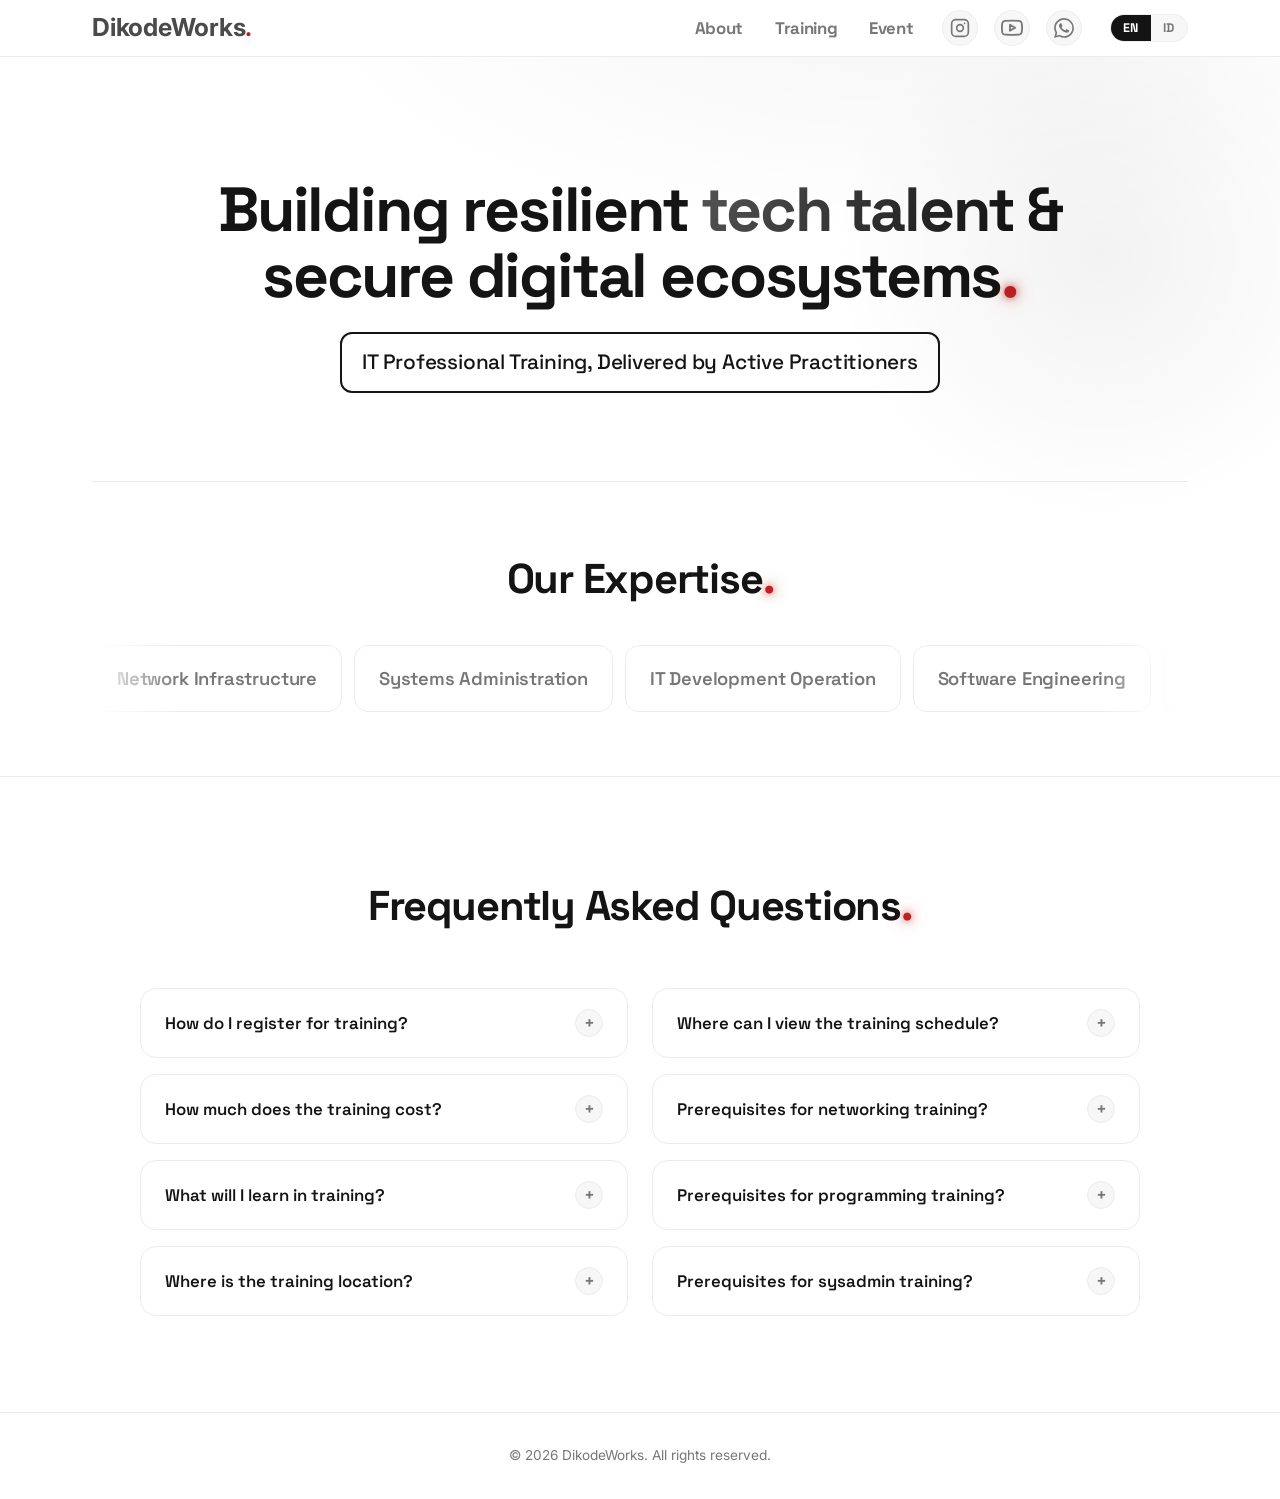
==== index.html @ a33739d1 "Update index.html" ====
<!DOCTYPE html>
<html lang="en">
<head>
  <meta charset="UTF-8" />
  <meta name="viewport" content="width=device-width, initial-scale=1.0" />
  <meta http-equiv="Content-Security-Policy" content="object-src 'none'; base-uri 'self'; form-action 'self'; frame-src https://docs.google.com; img-src 'self' data:" />
  <link rel="canonical" href="https://dikodeworks.id/" />
  <script>
    /* Clean URL (web only): /index.html → /. Skipped for file:// previews so
       opening the file directly still works. GitHub Pages cannot issue a 301. */
    (function () {
      if (location.protocol !== 'http:' && location.protocol !== 'https:') return;
      if (!/\/index\.html$/.test(location.pathname)) return;
      location.replace(location.pathname.replace(/index\.html$/, '') + location.search + location.hash);
    })();
  </script>
  <title>DikodeWorks</title>
  <meta name="description" content="DikodeWorks is a community-driven IT Training and Services company specializing in Network Infrastructure, Systems Administration, DevOps, Software Engineering, and Cyber Security." />
  <link rel="icon" type="image/png" href="dino/favicon.png" />
  <link rel="preconnect" href="https://fonts.googleapis.com" />
  <link rel="preconnect" href="https://fonts.gstatic.com" crossorigin />
  <link href="https://fonts.googleapis.com/css2?family=Google+Sans:wght@500;600;700&family=Inter:wght@400;500;600;700&family=Space+Grotesk:wght@500;600;700&display=swap" rel="stylesheet" />
  <link href="https://fonts.googleapis.com/css2?family=Material+Symbols+Outlined:opsz,wght,FILL,GRAD@24,400,0,0" rel="stylesheet" />
  <style>
    :root {
      --ink: #141414;
      --ink-soft: #333333;
      --muted: #777777;
      --line: #ececec;
      --line-strong: #d9d9d9;
      --white: #ffffff;
      --bg: #ffffff;
      --surface: #f7f7f7;
      --accent: #111111;
      --radius: 16px;
    }

    * { margin: 0; padding: 0; box-sizing: border-box; }

    html { scroll-behavior: smooth; }

    body {
      font-family: 'Inter', system-ui, -apple-system, sans-serif;
      background: var(--bg);
      color: var(--ink);
      line-height: 1.6;
      -webkit-font-smoothing: antialiased;
      text-rendering: optimizeLegibility;
      overflow-x: clip;
      min-height: 100vh;
      min-height: 100dvh;
      display: flex;
      flex-direction: column;
    }

    /* Sticky footer: main grows to fill the viewport so the copyright bar is
       always pinned to the bottom, on desktop and mobile. */
    main { flex: 1 0 auto; }
    footer { flex-shrink: 0; }

    ::selection { background: #e5e5e5; color: var(--ink); }

    a { color: inherit; text-decoration: none; }

    .wrap {
      max-width: 1160px;
      margin: 0 auto;
      padding: 0 clamp(16px, 4vw, 32px);
    }

    /* Nav */
    header {
      position: sticky;
      top: 0;
      z-index: 50;
      background: rgba(255, 255, 255, 0.8);
      backdrop-filter: saturate(180%) blur(16px);
      -webkit-backdrop-filter: saturate(180%) blur(16px);
      border-bottom: 1px solid var(--line);
    }

    .nav {
      position: relative;
      display: flex;
      align-items: center;
      justify-content: space-between;
      height: 56px;
    }

    .brand { display: flex; align-items: center; gap: 10px; }

    .brand .brand-name {
      font-family: 'Google Sans', 'Inter', sans-serif;
      font-weight: 700;
      font-size: clamp(1.25rem, 2.5vw, 1.55rem);
      letter-spacing: -0.01em;
      color: #4a4a4a;
    }

    .brand .brand-name .dot {
      color: #c02020;
    }

    .nav-right {
      display: flex;
      align-items: center;
      gap: 28px;
    }

    .socials {
      display: flex;
      align-items: center;
      gap: 16px;
    }

    /* Language switcher */
    .lang-switch {
      display: flex;
      background: var(--surface);
      border: 1px solid var(--line);
      border-radius: 999px;
      overflow: hidden;
    }

    .lang-btn {
      padding: 5px 12px;
      border: none;
      background: transparent;
      font-family: 'Space Grotesk', sans-serif;
      font-size: 0.78rem;
      font-weight: 700;
      letter-spacing: 0.05em;
      color: var(--muted);
      cursor: pointer;
      transition: background .2s ease, color .2s ease;
    }

    .lang-btn.active {
      background: var(--ink);
      color: var(--white);
    }

    .lang-btn:not(.active):hover {
      color: var(--ink);
    }

    /* Language switch transition */
    header, main, footer {
      transition: opacity .3s ease, transform .3s ease;
    }

    body.lang-fading header,
    body.lang-fading main,
    body.lang-fading footer {
      opacity: 0;
      transform: translateY(6px);
    }

    @media (prefers-reduced-motion: reduce) {
      header, main, footer { transition: none; transform: none; }
    }

    .socials a {
      display: inline-flex;
      align-items: center;
      justify-content: center;
      width: 36px;
      height: 36px;
      border-radius: 50%;
      background: var(--surface);
      border: 1px solid var(--line);
      color: var(--muted);
      transition: color .2s ease, background .2s ease, border-color .2s ease, transform .2s ease;
    }

    .socials a:hover {
      color: #c02020;
      border-color: #c02020;
      transform: translateY(-1px);
    }

    .nav-links {
      display: flex;
      align-items: center;
      gap: 32px;
    }

    .nav-links a,
    .nav-links .nav-link-btn {
      position: relative;
      font-family: 'Space Grotesk', sans-serif;
      font-size: 1.05rem;
      font-weight: 700;
      letter-spacing: -0.02em;
      color: var(--muted);
      transition: color .2s ease;
    }

    .nav-links .nav-link-btn {
      border: none;
      background: none;
      padding: 0;
      cursor: pointer;
    }

    .nav-links a::after,
    .nav-links .nav-link-btn::after {
      content: "";
      position: absolute;
      left: 0;
      bottom: -6px;
      width: 100%;
      height: 1px;
      background: var(--ink);
      transform: scaleX(0);
      transform-origin: left;
      transition: transform .25s ease;
    }

    .nav-links a:hover,
    .nav-links .nav-link-btn:hover { color: var(--ink); }
    .nav-links a:hover::after,
    .nav-links .nav-link-btn:hover::after { transform: scaleX(1); }

    .nav-toggle {
      display: none;
      flex-direction: column;
      justify-content: center;
      gap: 5px;
      width: 40px;
      height: 40px;
      padding: 0;
      margin-left: auto;
      background: transparent;
      border: 1px solid var(--line);
      border-radius: 10px;
      cursor: pointer;
    }

    .nav-toggle span {
      display: block;
      width: 18px;
      height: 2px;
      margin: 0 auto;
      background: var(--ink);
      border-radius: 2px;
      transition: transform .2s ease, opacity .2s ease;
    }

    .nav.open .nav-toggle span:nth-child(1) { transform: translateY(7px) rotate(45deg); }
    .nav.open .nav-toggle span:nth-child(2) { opacity: 0; }
    .nav.open .nav-toggle span:nth-child(3) { transform: translateY(-7px) rotate(-45deg); }

    .nav-right, .brand { position: relative; z-index: 1; }

    /* Hero */
    .hero {
      position: relative;
      padding: clamp(80px, 12vw, 120px) 0 clamp(40px, 6vw, 64px);
      overflow: hidden;
      background:
        radial-gradient(ellipse 80% 60% at 70% -10%, rgba(0,0,0,0.04) 0%, rgba(0,0,0,0) 60%);
    }

    .hero::before {
      content: "";
      position: absolute;
      top: -12%;
      right: -8%;
      width: 44vw;
      height: 44vw;
      min-width: 320px;
      min-height: 320px;
      background: radial-gradient(circle, rgba(0, 0, 0, 0.05) 0%, transparent 68%);
      border-radius: 50%;
      animation: float 18s ease-in-out infinite;
      pointer-events: none;
    }

    @keyframes float {
      0%, 100% { transform: translate(0, 0) scale(1); }
      50% { transform: translate(-48px, 48px) scale(1.06); }
    }

    h1 {
      font-family: 'Space Grotesk', sans-serif;
      font-size: clamp(2.3rem, 5vw, 3.9rem);
      font-weight: 700;
      line-height: 1.05;
      letter-spacing: -0.035em;
      max-width: 26ch;
    }

    h1 .accent {
      color: transparent;
      background: linear-gradient(120deg, #555555, #111111);
      -webkit-background-clip: text;
      background-clip: text;
    }

    .red {
      color: #c02020;
      text-shadow: 0 0 8px rgba(192, 32, 32, 0.75), 0 0 20px rgba(192, 32, 32, 0.45);
    }

    .hero-left {
      text-align: center;
    }

    .hero-left h1 {
      margin-left: auto;
      margin-right: auto;
    }

    .hero-sub {
      position: relative;
      margin-top: 24px;
      display: inline-block;
      padding: 12px 20px;
      border: 2.5px solid var(--ink);
      border-radius: 12px;
      font-family: 'Space Grotesk', sans-serif;
      font-size: clamp(1.05rem, 2vw, 1.3rem);
      font-weight: 500;
      letter-spacing: -0.01em;
      color: var(--ink);
    }

    .hero-grid {
      display: flex;
      flex-direction: column;
      gap: clamp(56px, 8vw, 88px);
    }

    .hero-right { display: flex; flex-direction: column; text-align: center; padding-top: clamp(48px, 6vw, 64px); border-top: 1px solid var(--line); }

    .specialty-list {
      overflow: hidden;
      width: 100%;
      mask-image: linear-gradient(to right, transparent, #000 8%, #000 92%, transparent);
      -webkit-mask-image: linear-gradient(to right, transparent, #000 8%, #000 92%, transparent);
    }

    .specialty-track {
      display: flex;
      gap: 12px;
      width: max-content;
      animation: marquee 28s linear infinite;
    }

    .specialty-track:hover {
      animation-play-state: paused;
    }

    @keyframes marquee {
      from { transform: translateX(0); }
      to { transform: translateX(-50%); }
    }

    .specialty-item {
      flex: 0 0 auto;
      padding: 18px 24px;
      background: var(--white);
      border: 1px solid var(--line);
      border-radius: 14px;
      white-space: nowrap;
      transition: border-color .2s ease;
    }

    .specialty-item:hover {
      border-color: #c02020;
    }

    .specialty-item .name {
      font-family: 'Space Grotesk', sans-serif;
      font-size: 1.15rem;
      font-weight: 600;
      letter-spacing: -0.01em;
      color: var(--muted);
      transition: color .2s ease;
    }

    .specialty-item:hover .name {
      color: #c02020;
    }

    /* Sections */
    section { padding: clamp(72px, 9vw, 96px) 0; border-top: 1px solid var(--line); }

    h2 {
      font-family: 'Space Grotesk', sans-serif;
      font-size: clamp(1.8rem, 3.5vw, 2.6rem);
      font-weight: 700;
      letter-spacing: -0.03em;
      margin-bottom: 32px;
    }

    /* Footer */
    footer {
      border-top: 1px solid var(--line);
      padding: 32px 0;
    }

    .footer-inner {
      display: flex;
      align-items: center;
      justify-content: center;
      gap: 16px;
      flex-wrap: wrap;
    }

    .footer-inner p {
      font-size: 0.85rem;
      color: var(--muted);
    }

    .footer-inner .tag {
      display: inline-flex;
      align-items: center;
      gap: 8px;
      font-size: 0.8rem;
      color: var(--muted);
    }

    .footer-inner .tag .dot {
      width: 6px;
      height: 6px;
      border-radius: 50%;
      background: var(--ink);
    }

    /* Modal */
    body.modal-open {
      overflow: hidden;
    }

    .modal {
      display: none;
      position: fixed;
      inset: 0;
      z-index: 100;
      align-items: center;
      justify-content: center;
      padding: 20px;
    }

    .modal.open { display: flex; }

    .modal-backdrop {
      position: absolute;
      inset: 0;
      background: rgba(0, 0, 0, 0.5);
      backdrop-filter: blur(4px);
      -webkit-backdrop-filter: blur(4px);
    }

    .modal-dialog {
      position: relative;
      width: min(680px, 100%);
      max-height: 90vh;
      background: var(--white);
      border-radius: var(--radius);
      box-shadow: 0 24px 64px rgba(0, 0, 0, 0.22);
      overflow: hidden;
      display: flex;
      flex-direction: column;
      animation: modalIn .2s ease;
    }

    @keyframes modalIn {
      from { opacity: 0; transform: translateY(12px) scale(0.98); }
      to { opacity: 1; transform: translateY(0) scale(1); }
    }

    .modal-header {
      display: flex;
      align-items: center;
      justify-content: space-between;
      padding: 16px 20px;
      border-bottom: 1px solid var(--line);
    }

    .modal-title {
      font-family: 'Space Grotesk', sans-serif;
      font-weight: 700;
      font-size: 1.1rem;
      letter-spacing: -0.02em;
    }

    .modal-close {
      display: inline-flex;
      align-items: center;
      justify-content: center;
      width: 34px;
      height: 34px;
      border: none;
      border-radius: 50%;
      background: var(--surface);
      cursor: pointer;
      color: var(--muted);
      transition: color .2s ease, background .2s ease;
    }

    .modal-close:hover { color: #c02020; background: var(--line); }

    .modal-close:focus-visible {
      outline: 2px solid var(--ink);
      outline-offset: 2px;
      color: var(--ink);
    }

    .modal-body { flex: 1; overflow: auto; }

    .modal-body iframe {
      display: block;
      width: 100%;
      height: 640px;
      border: 0;
    }

    /* Embedded Google Sheet used as the Training popup content. */
    .sheet-embed {
      height: min(72vh, 900px);
      min-height: 480px;
    }

    .sheet-table-wrap {
      max-height: min(72vh, 900px);
      overflow: auto;
    }

    #about-modal .modal-dialog {
      width: min(1200px, 100%);
    }

    #training-modal .modal-dialog {
      width: min(1100px, 100%);
      transition: width .3s ease;
    }

    #training-modal .modal-body {
      display: flex;
      flex-direction: column;
      gap: 16px;
      padding: 20px 24px;
      overflow: auto;
    }

    #about-modal .modal-body {
      padding: 24px 32px;
      max-height: 80vh;
      overflow-y: auto;
    }

    .about-section-title {
      font-size: 1.35rem;
      font-weight: 700;
      margin: 0 0 4px;
      color: var(--ink);
    }

    .about-body > p {
      margin: 0 0 28px;
      line-height: 1.7;
      color: var(--ink-muted);
    }

    .about-grid {
      display: grid;
      grid-template-columns: repeat(2, 1fr);
      gap: 16px;
    }

    .about-card {
      display: flex;
      flex-direction: column;
      gap: 6px;
      padding: 20px;
      border: 1px solid var(--line);
      border-radius: 12px;
      background: var(--surface);
    }

    .about-card strong {
      font-size: 1rem;
      font-weight: 600;
      color: var(--ink);
    }

    .about-card .about-text {
      font-size: 0.9rem;
      line-height: 1.6;
      color: var(--ink-muted);
    }

    #contact-modal .contact-body,
    #about-modal .contact-body {
      display: flex;
      flex-direction: column;
      align-items: center;
      text-align: center;
      gap: 20px;
      padding: 40px 24px;
    }

    #contact-modal .contact-body h3 {
      font-family: 'Space Grotesk', sans-serif;
      font-size: 1.4rem;
      margin: 0;
    }

    #contact-modal .contact-qr {
      width: min(240px, 80%);
      border-radius: 12px;
    }

    #contact-modal .contact-email {
      color: var(--ink);
      text-decoration: none;
      font-size: 1.05rem;
      font-weight: 600;
    }

    #contact-modal .contact-email:hover { color: var(--accent); }

    /* Match About/Why Us spacing and alignment inside the About modal */
    #about-modal .about-body > .about-section-title:last-of-type {
      margin-top: 28px;
    }

    #about-modal .about-contact {
      display: flex;
      align-items: center;
      flex-wrap: wrap;
      gap: 20px;
    }

    #about-modal .about-contact-info > .contact-lead {
      margin: 0 0 8px;
    }

    #about-modal .contact-body {
      padding: 0;
      align-items: flex-start;
      text-align: left;
      gap: 8px;
    }

    #about-modal .contact-email {
      display: inline-flex;
      align-items: center;
      gap: 8px;
      color: var(--ink-muted);
      text-decoration: none;
      font-size: 1rem;
      font-weight: 400;
      line-height: 1.7;
    }

    #about-modal .contact-email:hover { color: var(--accent); }

    #about-modal .contact-email .material-symbols-outlined,
    #about-modal .contact-email svg {
      display: block;
      flex: none;
      line-height: 1;
    }

    #about-modal .contact-email .material-symbols-outlined {
      font-size: 20px;
    }

    @media (max-width: 900px) {
      .nav-right { gap: 18px; }
      .nav-links { gap: 22px; }
      .socials { gap: 10px; }
    }

    @media (max-width: 768px) {
      .nav-toggle { display: flex; }

      .nav-right {
        position: absolute;
        top: 100%;
        left: 0;
        right: 0;
        display: none;
        flex-direction: column;
        align-items: stretch;
        gap: 0;
        padding: 8px 16px 20px;
        background: var(--white);
        border-bottom: 1px solid var(--line);
        box-shadow: 0 16px 32px rgba(0, 0, 0, 0.08);
      }

      .nav.open .nav-right { display: flex; }

      .nav-links {
        flex-direction: column;
        align-items: stretch;
        gap: 0;
      }

      .nav-links a,
      .nav-links .nav-link-btn {
        padding: 14px 0;
        font-size: 1.05rem;
        text-align: left;
        border-bottom: 1px solid var(--line);
      }

      .nav-links a:last-child,
      .nav-links .nav-link-btn:last-child { border-bottom: none; }

      .nav-links .nav-link-btn {
        display: flex;
        align-items: center;
        justify-content: space-between;
      }

      .nav-links a::after,
      .nav-links .nav-link-btn::after { display: none; }

      .socials { justify-content: center; padding-top: 16px; gap: 14px; }

      .lang-switch { align-self: center; margin-top: 16px; }
    }

    @media (max-width: 640px) {
      .hero { padding: 56px 0 48px; }
      .hero-grid { gap: 48px; }
      .socials { gap: 12px; }
      .hero-sub { font-size: 1rem; }
      h2 { margin-bottom: 24px; }
      .modal { padding: 12px; }
      .footer-inner { flex-direction: column; gap: 8px; text-align: center; }
      .faq-item { padding: 16px; }
    }

    /* FAQ */
    .faq {
      padding: clamp(72px, 9vw, 96px) 0;
      border-top: 1px solid var(--line);
    }

    .faq h2 {
      font-family: 'Space Grotesk', sans-serif;
      font-size: clamp(1.8rem, 3.5vw, 2.6rem);
      font-weight: 700;
      letter-spacing: -0.03em;
      text-align: center;
      margin-bottom: 48px;
    }

    .faq-cols {
      display: grid;
      grid-template-columns: 1fr 1fr;
      gap: 16px 24px;
      max-width: 1000px;
      margin: 0 auto;
      align-items: start;
    }

    .faq-col {
      display: flex;
      flex-direction: column;
      gap: 16px;
    }

    @media (max-width: 768px) {
      .faq-cols { grid-template-columns: 1fr; }
    }

    .faq-item {
      border: 1px solid var(--line);
      border-radius: var(--radius);
      overflow: hidden;
      transition: border-color .2s ease;
    }

    .faq-item:hover { border-color: var(--line-strong); }

    .faq-question {
      width: 100%;
      display: flex;
      align-items: center;
      justify-content: space-between;
      gap: 16px;
      padding: 20px 24px;
      background: transparent;
      border: none;
      cursor: pointer;
      font-family: 'Space Grotesk', sans-serif;
      font-size: 1.05rem;
      font-weight: 600;
      text-align: left;
      color: var(--ink);
      transition: background .2s ease;
    }

    .faq-question:hover { background: var(--surface); }

    .faq-question .faq-icon {
      flex-shrink: 0;
      width: 28px;
      height: 28px;
      border-radius: 50%;
      background: var(--surface);
      border: 1px solid var(--line);
      display: flex;
      align-items: center;
      justify-content: center;
      font-size: 1.1rem;
      color: var(--muted);
      transition: transform .25s ease, background .2s ease, color .2s ease;
    }

    .faq-item.open .faq-question .faq-icon {
      transform: rotate(45deg);
      background: var(--ink);
      color: var(--white);
      border-color: var(--ink);
    }

    .faq-answer {
      max-height: 0;
      overflow: hidden;
      transition: max-height .3s ease, padding .3s ease;
    }

    .faq-item.open .faq-answer {
      max-height: 300px;
    }

    .faq-answer p {
      padding: 0 24px 20px;
      color: var(--ink-soft);
      line-height: 1.7;
    }

    .faq-answer a {
      color: var(--ink);
      text-decoration: underline;
      text-underline-offset: 2px;
    }

    .faq-answer a:hover { color: #c02020; }

    /* Jadwal schedule modal */
    #jadwal-modal .modal-dialog {
      width: min(1100px, 100%);
    }

    #jadwal-modal .modal-body {
      display: flex;
      flex-direction: column;
      gap: 16px;
      padding: 20px 24px;
      overflow: auto;
    }

    .jadwal-scroll {
      max-height: 46vh;
      overflow: auto;
    }

    .jadwal-search {
      display: flex;
      align-items: center;
      gap: 8px;
    }

    .jadwal-search-input {
      flex: 1;
      min-width: 0;
      padding: 9px 14px;
      border: 1px solid var(--line-strong);
      border-radius: 999px;
      background: var(--surface);
      font-family: inherit;
      font-size: 0.9rem;
      color: var(--ink);
    }

    .jadwal-search-input:focus {
      outline: 2px solid var(--ink);
      outline-offset: 2px;
      border-color: var(--ink);
    }

    .jadwal-search-clear {
      flex: none;
      display: none;
      align-items: center;
      justify-content: center;
      width: 28px;
      height: 28px;
      border: none;
      border-radius: 50%;
      background: var(--surface);
      color: var(--muted);
      font-size: 1.1rem;
      line-height: 1;
      cursor: pointer;
    }

    .jadwal-search-clear:hover {
      color: #c02020;
      background: var(--line);
    }

    .jadwal-table {
      width: 100%;
      border-collapse: collapse;
      font-size: 0.9rem;
    }

    .jadwal-table thead th {
      position: sticky;
      top: 0;
      background: var(--line);
      z-index: 1;
      font-family: 'Space Grotesk', sans-serif;
      font-size: 0.82rem;
      font-weight: 700;
      letter-spacing: 0.01em;
      text-align: left;
      padding: 10px 14px;
      white-space: nowrap;
    }

    .jadwal-table tbody td {
      padding: 12px 14px;
      border-bottom: 1px solid var(--line);
      color: var(--ink-soft);
      vertical-align: top;
    }

    .jadwal-table tbody td.jadwal-multi {
      white-space: pre;
      line-height: 1.5;
      padding-left: 18px;
    }

    .jadwal-table tbody tr:last-child td {
      border-bottom: none;
    }

    .jadwal-table tbody tr:not(.jadwal-status):hover td {
      background: var(--surface);
    }

    .jadwal-table .jadwal-status td {
      text-align: center;
      padding: 32px 0;
      color: var(--muted);
      font-style: italic;
    }

    .jadwal-register {
      display: inline-block;
      padding: 8px 20px;
      border: none;
      border-radius: 999px;
      background: var(--accent);
      color: var(--white);
      font-family: inherit;
      font-size: 0.85rem;
      font-weight: 600;
      text-decoration: none;
      cursor: pointer;
      white-space: nowrap;
      transition: background .2s ease, color .2s ease;
    }

    .jadwal-register:hover,
    .jadwal-register:focus-visible {
      background: #c02020;
    }

    .jadwal-meta {
      font-size: 0.78rem;
      color: var(--muted);
    }

    /* Jadwal loading progress bar (1-100%) */
    .jadwal-progress {
      display: none;
      align-items: center;
      gap: 12px;
    }

    .jadwal-progress.active {
      display: flex;
    }

    .jadwal-progress .jadwal-progress-track {
      flex: 1;
      height: 8px;
      border-radius: 999px;
      background: var(--line);
      overflow: hidden;
    }

    .jadwal-progress .jadwal-progress-fill {
      display: block;
      height: 100%;
      width: 0%;
      border-radius: 999px;
      background: #c02020;
      transition: width .15s linear;
    }

    .jadwal-progress .jadwal-progress-label {
      flex: none;
      min-width: 52px;
      font-family: 'Space Grotesk', sans-serif;
      font-size: 0.85rem;
      font-weight: 700;
      color: var(--ink);
      font-variant-numeric: tabular-nums;
    }

    /* Small screens: tighten modal/FAQ/table spacing. Placed last so these
       overrides win over the base rules regardless of specificity. */
    @media (max-width: 640px) {
      #training-modal .modal-body,
      #jadwal-modal .modal-body {
        padding: 16px;
      }

      .jadwal-scroll {
        -webkit-overflow-scrolling: touch;
      }

      .jadwal-table {
        min-width: 640px;
      }

      .faq-question {
        padding: 16px;
      }

      .faq-answer p {
        padding: 0 16px 16px;
      }

      .about-grid {
        grid-template-columns: 1fr;
      }
    }
  </style>
</head>
<body>
  <header>
    <div class="wrap nav">
      <a class="brand" href="https://drive.google.com/drive/folders/1oi0c3RwLALt2hYGUmoo4zXUc42rU64lQ?usp=sharing" target="_blank" rel="noopener">
        <span class="brand-name">DikodeWorks<span class="dot">.</span></span>
      </a>
      <div class="nav-right">
        <nav class="nav-links">
          <a href="#" class="nav-link-btn" id="about-open"><span data-i18n="hero.about">About</span></a>
          <a href="https://docs.google.com/spreadsheets/d/12_NdJOM3DxXqEP1RzNxxdeOXu_BMPQOGytjdMi3jYXQ/edit?usp=sharing" target="_blank" rel="noopener" class="nav-link-btn"><span data-i18n="nav.training">Training</span></a>
          <a href="https://docs.google.com/spreadsheets/d/1EoGAf0PCD-7qYnpgnJNr8p8NXJYCbuBX3I2WQo9w5hE/edit?usp=sharing" target="_blank" rel="noopener" class="nav-link-btn"><span data-i18n="nav.event">Event</span></a>
        </nav>
        <div class="socials">
        <a href="https://www.instagram.com/dikodeworks" target="_blank" rel="noopener" aria-label="Instagram">
          <svg viewBox="0 0 24 24" width="20" height="20" fill="none" stroke="currentColor" stroke-width="2" stroke-linecap="round" stroke-linejoin="round"><rect x="2" y="2" width="20" height="20" rx="5"/><circle cx="12" cy="12" r="4"/><line x1="17.5" y1="6.5" x2="17.51" y2="6.5"/></svg>
        </a>
        <a href="https://www.youtube.com/@dikodeworks" target="_blank" rel="noopener" aria-label="YouTube">
          <svg viewBox="0 0 24 24" width="22" height="22" fill="none" stroke="currentColor" stroke-width="2" stroke-linecap="round" stroke-linejoin="round"><path d="M22.54 6.42a2.78 2.78 0 0 0-1.95-2C18.88 4 12 4 12 4s-6.88 0-8.59.46a2.78 2.78 0 0 0-1.95 2A29 29 0 0 0 1 11.75a29 29 0 0 0 .46 5.33A2.78 2.78 0 0 0 3.41 19c1.71.42 8.59.42 8.59.42s6.88 0 8.59-.42a2.78 2.78 0 0 0 1.95-2 29 29 0 0 0 .46-5.25 29 29 0 0 0-.46-5.33z"/><polygon points="9.75 15.02 15.5 11.75 9.75 8.48 9.75 15.02"/></svg>
        </a>
        <a href="https://wa.me/6285167777963" target="_blank" rel="noopener" aria-label="WhatsApp">
          <svg viewBox="0 0 24 24" width="20" height="20" fill="currentColor"><path d="M17.472 14.382c-.297-.149-1.758-.867-2.03-.967-.273-.099-.471-.148-.67.15-.197.297-.767.966-.94 1.164-.173.199-.347.223-.644.075-.297-.15-1.255-.463-2.39-1.475-.883-.788-1.48-1.761-1.653-2.059-.173-.297-.018-.458.13-.606.134-.133.298-.347.446-.52.149-.174.198-.298.298-.497.099-.198.05-.371-.025-.52-.075-.149-.669-1.612-.916-2.207-.242-.579-.487-.5-.669-.51-.173-.008-.371-.01-.57-.01-.198 0-.52.074-.792.372-.272.297-1.04 1.016-1.04 2.479 0 1.462 1.065 2.875 1.213 3.074.149.198 2.096 3.2 5.077 4.487.709.306 1.262.489 1.694.625.712.227 1.36.195 1.871.118.571-.085 1.758-.719 2.006-1.413.248-.694.248-1.289.173-1.413-.074-.124-.272-.198-.57-.347m-5.421 7.403h-.004a9.87 9.87 0 01-5.031-1.378l-.361-.214-3.741.982.998-3.648-.235-.374a9.86 9.86 0 01-1.51-5.26c.001-5.45 4.436-9.884 9.888-9.884 2.64 0 5.122 1.03 6.988 2.898a9.825 9.825 0 012.893 6.994c-.003 5.45-4.437 9.884-9.885 9.884m8.413-18.297A11.815 11.815 0 0012.05 0C5.495 0 .16 5.335.157 11.892c0 2.096.547 4.142 1.588 5.945L.057 24l6.305-1.654a11.882 11.882 0 005.683 1.448h.005c6.554 0 11.89-5.335 11.893-11.893a11.821 11.821 0 00-3.48-8.413Z"/></svg>
        </a>
        </div>
        <div class="lang-switch" id="lang-switch" role="group" aria-label="Language">
          <button class="lang-btn active" data-lang="en">EN</button>
          <button class="lang-btn" data-lang="id">ID</button>
        </div>
      </div>
      <button class="nav-toggle" id="nav-toggle" aria-label="Toggle menu" aria-expanded="false">
        <span></span><span></span><span></span>
      </button>
    </div>
  </header>

  <main>
    <section class="hero" id="home" style="border-top: none;">
      <div class="wrap hero-grid">
        <div class="hero-left">
          <h1 data-i18n-html="hero.title">Building resilient <span class="accent">tech talent</span> &amp; secure digital ecosystems<span class="red">.</span></h1>
          <p class="hero-sub" data-i18n="hero.subtitle">IT Professional Training, Delivered by Active Practitioners</p>
        </div>
        <div class="hero-right" id="specialties">
          <h2 data-i18n-html="expertise.title">Our Expertise<span class="red">.</span></h2>
          <div class="specialty-list">
            <div class="specialty-track">
              <div class="specialty-item">
                <span class="name" data-i18n="expertise.network">Network Infrastructure</span>
              </div>
              <div class="specialty-item">
                <span class="name" data-i18n="expertise.systems">Systems Administration</span>
              </div>
              <div class="specialty-item">
                <span class="name" data-i18n="expertise.devops">IT Development Operation</span>
              </div>
              <div class="specialty-item">
                <span class="name" data-i18n="expertise.software">Software Engineering</span>
              </div>
              <div class="specialty-item">
                <span class="name" data-i18n="expertise.security">Cyber Security</span>
              </div>
              <div class="specialty-item">
                <span class="name" data-i18n="expertise.network">Network Infrastructure</span>
              </div>
              <div class="specialty-item">
                <span class="name" data-i18n="expertise.systems">Systems Administration</span>
              </div>
              <div class="specialty-item">
                <span class="name" data-i18n="expertise.devops">IT Development Operation</span>
              </div>
              <div class="specialty-item">
                <span class="name" data-i18n="expertise.software">Software Engineering</span>
              </div>
              <div class="specialty-item">
                <span class="name" data-i18n="expertise.security">Cyber Security</span>
              </div>
            </div>
          </div>
        </div>
      </div>
    </section>

    <section class="faq" id="faq">
      <div class="wrap">
        <h2 data-i18n-html="faq.title">Frequently Asked Questions<span class="red">.</span></h2>
        <div class="faq-cols">
          <div class="faq-col">
            <div class="faq-item">
            <button class="faq-question" aria-expanded="false">
              <span data-i18n="faq.q1">How do I register for training?</span>
              <span class="faq-icon" aria-hidden="true">+</span>
            </button>
            <div class="faq-answer" role="region">
              <p data-i18n-html="faq.a1">You can register for training by visiting <a href="https://docs.google.com/spreadsheets/d/12_NdJOM3DxXqEP1RzNxxdeOXu_BMPQOGytjdMi3jYXQ/edit?gid=0#gid=0" target="_blank" rel="noopener">Schedule</a></p>
            </div>
          </div>
          <div class="faq-item">
            <button class="faq-question" aria-expanded="false">
              <span data-i18n="faq.q2">How much does the training cost?</span>
              <span class="faq-icon" aria-hidden="true">+</span>
            </button>
            <div class="faq-answer" role="region">
              <p data-i18n-html="faq.a2">Training fees are listed on each course detail page on <a href="https://docs.google.com/spreadsheets/d/12_NdJOM3DxXqEP1RzNxxdeOXu_BMPQOGytjdMi3jYXQ/edit?gid=0#gid=0" target="_blank" rel="noopener">Training</a></p>
            </div>
          </div>
          <div class="faq-item">
            <button class="faq-question" aria-expanded="false">
              <span data-i18n="faq.q3">What will I learn in training?</span>
              <span class="faq-icon" aria-hidden="true">+</span>
            </button>
            <div class="faq-answer" role="region">
              <p data-i18n="faq.a3">The materials covered in each training can be found in the detail section of each course</p>
            </div>
          </div>
          <div class="faq-item">
            <button class="faq-question" aria-expanded="false">
              <span data-i18n="faq.q4">Where is the training location?</span>
              <span class="faq-icon" aria-hidden="true">+</span>
            </button>
            <div class="faq-answer" role="region">
              <p data-i18n="faq.a4">Online or offline at 1m1 Akses UI, Depok</p>
            </div>
          </div>
          </div>
          <div class="faq-col">
          <div class="faq-item">
            <button class="faq-question" aria-expanded="false">
              <span data-i18n="faq.q5">Where can I view the training schedule?</span>
              <span class="faq-icon" aria-hidden="true">+</span>
            </button>
            <div class="faq-answer" role="region">
              <p data-i18n-html="faq.a5">The training schedule is available at <a href="https://docs.google.com/spreadsheets/d/12_NdJOM3DxXqEP1RzNxxdeOXu_BMPQOGytjdMi3jYXQ/edit?gid=0#gid=0" target="_blank" rel="noopener">Schedule</a></p>
            </div>
          </div>
          <div class="faq-item">
            <button class="faq-question" aria-expanded="false">
              <span data-i18n="faq.q6">Prerequisites for networking training?</span>
              <span class="faq-icon" aria-hidden="true">+</span>
            </button>
            <div class="faq-answer" role="region">
              <p data-i18n="faq.a6">You should be proficient in operating a computer and understand what an IP Address is</p>
            </div>
          </div>
          <div class="faq-item">
            <button class="faq-question" aria-expanded="false">
              <span data-i18n="faq.q7">Prerequisites for programming training?</span>
              <span class="faq-icon" aria-hidden="true">+</span>
            </button>
            <div class="faq-answer" role="region">
              <p data-i18n="faq.a7">You should have basic programming knowledge.</p>
            </div>
          </div>
          <div class="faq-item">
            <button class="faq-question" aria-expanded="false">
              <span data-i18n="faq.q8">Prerequisites for sysadmin training?</span>
              <span class="faq-icon" aria-hidden="true">+</span>
            </button>
            <div class="faq-answer" role="region">
              <p data-i18n="faq.a8">For the Linux server training, you should have knowledge of basic Linux commands.</p>
            </div>
          </div>
          </div>
        </div>
      </div>
    </section>
  </main>

  <div class="modal" id="training-modal" role="dialog" aria-modal="true" aria-label="Training">
    <div class="modal-backdrop" id="training-backdrop"></div>
    <div class="modal-dialog">
      <div class="modal-header">
        <span class="modal-title" data-i18n="modal.training">Training</span>
        <button class="modal-close" id="training-close" aria-label="Close">
          <svg viewBox="0 0 24 24" width="18" height="18" fill="none" stroke="currentColor" stroke-width="2" stroke-linecap="round" stroke-linejoin="round"><line x1="18" y1="6" x2="6" y2="18"/><line x1="6" y1="6" x2="18" y2="18"/></svg>
        </button>
      </div>
      <div class="modal-body">
        <div class="sheet-table-wrap" id="training-sheet-wrap">
          <table class="jadwal-table" id="training-sheet-table">
            <thead id="training-sheet-head"></thead>
            <tbody id="training-sheet-rows"></tbody>
          </table>
        </div>
        <iframe class="sheet-embed" id="training-sheet-fallback" hidden title="Pelatihan" loading="lazy" referrerpolicy="no-referrer"
          sandbox="allow-scripts allow-same-origin allow-popups allow-forms"
          data-src="https://docs.google.com/spreadsheets/d/e/2PACX-1vQupzYPZjnBr4DHLlp0vtIDr0eVamaMmIttgK7lS1DuYmeslWp_8s59eYaUD7hSWQQpKwRo1PckSuf-/pubhtml?gid=0&amp;single=true&amp;widget=true&amp;headers=false"></iframe>
        <p class="jadwal-meta" id="training-sheet-meta" aria-live="polite"></p>
      </div>
    </div>
  </div>

  <div class="modal" id="jadwal-modal" role="dialog" aria-modal="true" aria-label="Jadwal">
    <div class="modal-backdrop" id="jadwal-backdrop"></div>
    <div class="modal-dialog">
      <div class="modal-header">
        <span class="modal-title" data-i18n="nav.schedule">Schedule</span>
        <button class="modal-close" id="jadwal-close" aria-label="Close">
          <svg viewBox="0 0 24 24" width="18" height="18" fill="none" stroke="currentColor" stroke-width="2" stroke-linecap="round" stroke-linejoin="round"><line x1="18" y1="6" x2="6" y2="18"/><line x1="6" y1="6" x2="18" y2="18"/></svg>
        </button>
      </div>
      <div class="modal-body">
        <div class="jadwal-progress" id="jadwal-progress" role="status" aria-live="polite">
          <span class="jadwal-progress-track"><span class="jadwal-progress-fill" id="jadwal-progress-fill"></span></span>
          <span class="jadwal-progress-label" id="jadwal-progress-label">0%</span>
        </div>
        <div class="jadwal-search">
          <input type="search" id="jadwal-search-input" class="jadwal-search-input" placeholder="Search training, date, location…" aria-label="Search schedule">
          <button type="button" class="jadwal-search-clear" id="jadwal-search-clear" aria-label="Clear search">&times;</button>
        </div>
        <div class="jadwal-scroll">
          <table class="jadwal-table" id="jadwal-table">
            <thead id="jadwal-head"></thead>
            <tbody id="jadwal-rows"></tbody>
          </table>
        </div>
        <p class="jadwal-meta" id="jadwal-meta" aria-live="polite"></p>
      </div>
    </div>
  </div>

  <div class="modal" id="contact-modal" role="dialog" aria-modal="true" aria-label="Contact">
    <div class="modal-backdrop" id="contact-backdrop"></div>
    <div class="modal-dialog">
      <div class="modal-header">
        <span class="modal-title" data-i18n="modal.contact">Contact</span>
        <button class="modal-close" id="contact-close" aria-label="Close">
          <svg viewBox="0 0 24 24" width="18" height="18" fill="none" stroke="currentColor" stroke-width="2" stroke-linecap="round" stroke-linejoin="round"><line x1="18" y1="6" x2="6" y2="18"/><line x1="6" y1="6" x2="18" y2="18"/></svg>
        </button>
      </div>
      <div class="modal-body contact-body">
        <h3 data-i18n="contact.title">We Love To Talk, Ask Anything!</h3>
        <img src="contact/qr-code.png" alt="QR Code" class="contact-qr">
        <a href="mailto:contact@dikodeworks.id" class="contact-email">contact@dikodeworks.id</a>
      </div>
    </div>
  </div>

  <div class="modal" id="about-modal" role="dialog" aria-modal="true" aria-label="About">
    <div class="modal-backdrop" id="about-backdrop"></div>
    <div class="modal-dialog">
      <div class="modal-header">
        <span class="modal-title" data-i18n="modal.about">About</span>
        <button class="modal-close" id="about-close" aria-label="Close">
          <svg viewBox="0 0 24 24" width="18" height="18" fill="none" stroke="currentColor" stroke-width="2" stroke-linecap="round" stroke-linejoin="round"><line x1="18" y1="6" x2="6" y2="18"/><line x1="6" y1="6" x2="18" y2="18"/></svg>
        </button>
      </div>
      <div class="modal-body about-body">
        <h2 class="about-section-title" data-i18n="about.title">About Us</h2>
        <p data-i18n="about.desc">DikodeWorks is an IT training provider founded by active enterprise practitioners. We specialize in Network Infrastructure, Systems Administration, DevOps, Software Engineering, and Cyber Security — blending community collaboration with enterprise-grade standards.</p>

        <h2 class="about-section-title" data-i18n="about.whyTitle">Why Us</h2>
        <div class="about-grid">
          <div class="about-card">
            <strong data-i18n="about.why1Title">Active Practitioners</strong>
            <span class="about-text" data-i18n="about.why1Desc">Learn from instructors who are still hands-on in the industry.</span>
          </div>
          <div class="about-card">
            <strong data-i18n="about.why2Title">Enterprise Standards</strong>
            <span class="about-text" data-i18n="about.why2Desc">Curriculum built on real enterprise practices, tools, and workflows.</span>
          </div>
          <div class="about-card">
            <strong data-i18n="about.why3Title">Cross-Domain Expertise</strong>
            <span class="about-text" data-i18n="about.why3Desc">The full stack of modern IT careers, from Network to Security.</span>
          </div>
          <div class="about-card">
            <strong data-i18n="about.why4Title">Real-World Ready</strong>
            <span class="about-text" data-i18n="about.why4Desc">We build resilient tech talent, not just certificates.</span>
          </div>
        </div>

        <h2 class="about-section-title" data-i18n="about.contactTitle">Contact Us</h2>
        <div class="about-contact">
          <div class="about-contact-info">
            <p class="contact-lead" data-i18n="contact.title">We Love To Talk, Ask Anything!</p>
            <div class="contact-body">
              <a href="mailto:contact@dikodeworks.id" class="contact-email">
                <span class="material-symbols-outlined" aria-hidden="true">mail</span>
                <span>contact@dikodeworks.id</span>
              </a>
              <a href="https://wa.me/6285167777963" target="_blank" rel="noopener" class="contact-email">
                <svg viewBox="0 0 24 24" width="20" height="20" fill="currentColor" aria-hidden="true"><path d="M17.472 14.382c-.297-.149-1.758-.867-2.03-.967-.273-.099-.471-.148-.67.15-.197.297-.767.966-.94 1.164-.173.199-.347.223-.644.075-.297-.15-1.255-.463-2.39-1.475-.883-.788-1.48-1.761-1.653-2.059-.173-.297-.018-.458.13-.606.134-.133.298-.347.446-.52.149-.174.198-.298.298-.497.099-.198.05-.371-.025-.52-.075-.149-.669-1.612-.916-2.207-.242-.579-.487-.5-.669-.51-.173-.008-.371-.01-.57-.01-.198 0-.52.074-.792.372-.272.297-1.04 1.016-1.04 2.479 0 1.462 1.065 2.875 1.213 3.074.149.198 2.096 3.2 5.077 4.487.709.306 1.262.489 1.694.625.712.227 1.36.195 1.871.118.571-.085 1.758-.719 2.006-1.413.248-.694.248-1.289.173-1.413-.074-.124-.272-.198-.57-.347m-5.421 7.403h-.004a9.87 9.87 0 01-5.031-1.378l-.361-.214-3.741.982.998-3.648-.235-.374a9.86 9.86 0 01-1.51-5.26c.001-5.45 4.436-9.884 9.888-9.884 2.64 0 5.122 1.03 6.988 2.898a9.825 9.825 0 012.893 6.994c-.003 5.45-4.437 9.884-9.885 9.884m8.413-18.297A11.815 11.815 0 0012.05 0C5.495 0 .16 5.335.157 11.892c0 2.096.547 4.142 1.588 5.945L.057 24l6.305-1.654a11.882 11.882 0 005.683 1.448h.005c6.554 0 11.89-5.335 11.893-11.893a11.821 11.821 0 00-3.48-8.413Z"/></svg>
                <span>+62 851-6777-7963</span>
              </a>
            </div>
          </div>
        </div>
      </div>
    </div>
  </div>

  <footer>
    <div class="wrap footer-inner">
      <p>&copy; <span id="year"></span> DikodeWorks. <span data-i18n="footer.rights">All rights reserved.</span></p>
    </div>
  </footer>

  <script>
    document.getElementById('year').textContent = new Date().getFullYear();

    /* ---------- Language switcher ---------- */
    const i18n = {
      en: {
        'nav.training': 'Training',
        'nav.schedule': 'Schedule',
        'nav.event': 'Event',
        'hero.title': 'Building resilient <span class="accent">tech talent</span> &amp; secure digital ecosystems<span class="red">.</span>',
        'hero.subtitle': 'IT Professional Training, Delivered by Active Practitioners',
        'hero.about': 'About',
        'expertise.title': 'Our Expertise<span class="red">.</span>',
        'expertise.network': 'Network Infrastructure',
        'expertise.systems': 'Systems Administration',
        'expertise.devops': 'IT Development Operation',
        'expertise.software': 'Software Engineering',
        'expertise.security': 'Cyber Security',
        'faq.title': 'Frequently Asked Questions<span class="red">.</span>',
        'faq.q1': 'How do I register for training?',
        'faq.a1': 'You can register for training by visiting <a href="https://docs.google.com/spreadsheets/d/12_NdJOM3DxXqEP1RzNxxdeOXu_BMPQOGytjdMi3jYXQ/edit?gid=0#gid=0" target="_blank" rel="noopener">Schedule</a>',
        'faq.q2': 'How much does the training cost?',
        'faq.a2': 'Training fees are listed on each course detail page on <a href="https://docs.google.com/spreadsheets/d/12_NdJOM3DxXqEP1RzNxxdeOXu_BMPQOGytjdMi3jYXQ/edit?gid=0#gid=0" target="_blank" rel="noopener">Training</a>',
        'faq.q3': 'What will I learn in training?',
        'faq.a3': 'The materials covered in each training can be found in the detail section of each course',
        'faq.q4': 'Where is the training location?',
        'faq.a4': 'Online or offline at 1m1 Akses UI, Depok',
        'faq.q5': 'Where can I view the training schedule?',
        'faq.a5': 'The training schedule is available at <a href="https://docs.google.com/spreadsheets/d/12_NdJOM3DxXqEP1RzNxxdeOXu_BMPQOGytjdMi3jYXQ/edit?gid=0#gid=0" target="_blank" rel="noopener">Schedule</a>',
        'faq.q6': 'Prerequisites for networking training?',
        'faq.a6': 'You should be proficient in operating a computer and understand what an IP Address is',
        'faq.q7': 'Prerequisites for programming training?',
        'faq.a7': 'You should have basic programming knowledge.',
        'faq.q8': 'Prerequisites for sysadmin training?',
        'faq.a8': 'For the Linux server training, you should have knowledge of basic Linux commands.',
        'modal.training': 'Training',
        'modal.contact': 'Contact',
        'modal.about': 'About',
        'about.title': 'About Us',
        'about.desc': 'DikodeWorks is an IT training provider founded by active enterprise practitioners. We specialize in Network Infrastructure, Systems Administration, DevOps, Software Engineering, and Cyber Security — blending community collaboration with enterprise-grade standards.',
        'about.whyTitle': 'Why Us',
        'about.why1Title': 'Active Practitioners',
        'about.why1Desc': 'Learn from instructors who are still hands-on in the industry.',
        'about.why2Title': 'Enterprise Standards',
        'about.why2Desc': 'Curriculum built on real enterprise practices, tools, and workflows.',
        'about.why3Title': 'Cross-Domain Expertise',
        'about.why3Desc': 'The full stack of modern IT careers, from Network to Security.',
        'about.why4Title': 'Real-World Ready',
        'about.why4Desc': 'We build resilient tech talent, not just certificates.',
        'about.contactTitle': 'Contact Us',
        'contact.title': 'We Love To Talk, Ask Anything!',
        'jadwal.empty': 'No trainings scheduled yet.',
        'jadwal.updated': 'Last updated at',
        'jadwal.register': 'Register',
        'jadwal.searchPlaceholder': 'Search training, date, location…',
        'jadwal.searchEmpty': 'No matching training found.',
        'footer.rights': 'All rights reserved.',
      },
      id: {
        'nav.training': 'Pelatihan',
        'nav.schedule': 'Jadwal',
        'nav.event': 'Kegiatan',
        'hero.title': 'Membangun <span class="accent">bakat teknologi</span> yang tangguh &amp; ekosistem digital yang aman<span class="red">.</span>',
        'hero.subtitle': 'Pelatihan IT Profesional, Dibawakan oleh Praktisi Aktif',
        'hero.about': 'Tentang',
        'expertise.title': 'Keahlian Kami<span class="red">.</span>',
        'expertise.network': 'Infrastruktur Jaringan',
        'expertise.systems': 'Administrasi Sistem',
        'expertise.devops': 'Development Operation IT',
        'expertise.software': 'Rekayasa Perangkat Lunak',
        'expertise.security': 'Keamanan Siber',
        'faq.title': 'Pertanyaan yang Sering Diajukan<span class="red">.</span>',
        'faq.q1': 'Bagaimana cara mendaftar pelatihan?',
        'faq.a1': 'Anda dapat mendaftar pelatihan dengan mengunjungi <a href="https://docs.google.com/spreadsheets/d/12_NdJOM3DxXqEP1RzNxxdeOXu_BMPQOGytjdMi3jYXQ/edit?gid=0#gid=0" target="_blank" rel="noopener">Jadwal</a>',
        'faq.q2': 'Berapa biaya pelatihan?',
        'faq.a2': 'Biaya pelatihan tercantum pada halaman detail setiap kursus di <a href="https://docs.google.com/spreadsheets/d/12_NdJOM3DxXqEP1RzNxxdeOXu_BMPQOGytjdMi3jYXQ/edit?gid=0#gid=0" target="_blank" rel="noopener">Pelatihan</a>',
        'faq.q3': 'Apa yang akan saya pelajari?',
        'faq.a3': 'Materi yang dibahas pada setiap pelatihan dapat ditemukan di bagian detail setiap kursus',
        'faq.q4': 'Di mana lokasi pelatihan?',
        'faq.a4': 'Daring atau tatap muka di 1m1 Akses UI, Depok',
        'faq.q5': 'Di mana saya dapat melihat jadwal pelatihan?',
        'faq.a5': 'Jadwal pelatihan tersedia di <a href="https://docs.google.com/spreadsheets/d/12_NdJOM3DxXqEP1RzNxxdeOXu_BMPQOGytjdMi3jYXQ/edit?gid=0#gid=0" target="_blank" rel="noopener">Jadwal</a>',
        'faq.q6': 'Prasyarat untuk pelatihan jaringan?',
        'faq.a6': 'Anda sebaiknya mahir mengoperasikan komputer dan memahami apa itu Alamat IP',
        'faq.q7': 'Prasyarat untuk pelatihan pemrograman?',
        'faq.a7': 'Anda sebaiknya memiliki pengetahuan dasar pemrograman.',
        'faq.q8': 'Prasyarat untuk pelatihan sysadmin?',
        'faq.a8': 'Untuk pelatihan server Linux, Anda sebaiknya memiliki pengetahuan dasar perintah Linux.',
        'modal.training': 'Pelatihan',
        'modal.contact': 'Kontak',
        'modal.about': 'Tentang',
        'about.title': 'Tentang Kami',
        'about.desc': 'DikodeWorks adalah penyedia pelatihan IT yang didirikan oleh praktisi enterprise aktif. Kami fokus pada Infrastruktur Jaringan, Administrasi Sistem, DevOps, Rekayasa Perangkat Lunak, dan Keamanan Siber — menggabungkan kolaborasi komunitas dengan standar enterprise.',
        'about.whyTitle': 'Mengapa Kami',
        'about.why1Title': 'Praktisi Aktif',
        'about.why1Desc': 'Belajar dari instruktur yang masih aktif di industri.',
        'about.why2Title': 'Standar Enterprise',
        'about.why2Desc': 'Kurikulum berbasis praktik, tools, dan workflow enterprise nyata.',
        'about.why3Title': 'Keahlian Lintas Domain',
        'about.why3Desc': 'Seluruh spektrum karir IT modern, dari Jaringan hingga Keamanan.',
        'about.why4Title': 'Siap Dunia Nyata',
        'about.why4Desc': 'Kami membangun bakat teknologi yang tangguh, bukan sekadar sertifikat.',
        'about.contactTitle': 'Hubungi Kami',
        'contact.title': 'Kami Senang Bercerita, Tanyakan Apa Saja!',
        'jadwal.empty': 'Belum ada pelatihan daprograman.',
        'jadwal.updated': 'Di-update pada',
        'jadwal.register': 'Registrasi',
        'jadwal.searchPlaceholder': 'Keceke pelatihan, tanggal, lokasi…',
        'jadwal.searchEmpty': 'Tidak ada pelatihan yang acko.',
        'footer.rights': 'Hak cipta dilindungi.',
      },
    };

    let fading = false;

    function switchLanguage(lang, animate = true) {
      const dict = i18n[lang] || i18n.en;

      const apply = () => {
        document.documentElement.lang = lang;

        document.querySelectorAll('[data-i18n]').forEach((el) => {
          const key = el.dataset.i18n;
          if (dict[key] !== undefined) el.textContent = dict[key];
        });

        document.querySelectorAll('[data-i18n-html]').forEach((el) => {
          const key = el.dataset.i18nHtml;
          if (dict[key] !== undefined) el.innerHTML = dict[key];
        });

        const searchPh = document.getElementById('jadwal-search-input');
        if (searchPh && dict['jadwal.searchPlaceholder'] !== undefined) {
          searchPh.placeholder = dict['jadwal.searchPlaceholder'];
        }

        document.querySelectorAll('.lang-btn').forEach((btn) => {
          btn.classList.toggle('active', btn.dataset.lang === lang);
        });

        localStorage.setItem('dikodeworks-lang', lang);
      };

      if (!animate || lang === document.documentElement.lang || fading) {
        apply();
        return;
      }

      fading = true;
      document.body.classList.add('lang-fading');
      setTimeout(() => {
        apply();
        document.body.classList.remove('lang-fading');
        fading = false;
      }, 320);
    }

    document.querySelectorAll('.lang-btn').forEach((btn) => {
      btn.addEventListener('click', () => switchLanguage(btn.dataset.lang));
    });

    switchLanguage(localStorage.getItem('dikodeworks-lang') || 'en', false);

    /* ---------- Shared modal controller ---------- */
    const modals = Array.from(document.querySelectorAll('.modal'));
    let lastFocused = null;

    const isTabbable = (el) =>
      typeof el.checkVisibility === 'function'
        ? el.checkVisibility({ visibilityProperty: true, contentVisibilityAuto: true })
        : el.offsetParent !== null && getComputedStyle(el).visibility !== 'hidden';

    const focusablesIn = (modal) =>
      Array.from(
        modal.querySelectorAll('a[href], button:not([disabled]), iframe, input, select, textarea, [tabindex]:not([tabindex="-1"])')
      ).filter(isTabbable);

    const syncScrollLock = () => {
      document.body.classList.toggle('modal-open', modals.some((m) => m.classList.contains('open')));
    };

    function openModal(modal, trigger) {
      /* Lazily load embedded forms on first open, but never one that sits
         inside a collapsed pane -- that pane loads it when revealed. */
      const frame = modal.querySelector('iframe[data-src]');
      if (frame && !frame.closest('[hidden]') && frame.getAttribute('src') !== frame.dataset.src) {
        frame.setAttribute('src', frame.dataset.src);
      }
      if (trigger && !trigger.closest('.modal')) lastFocused = trigger;
      modal.classList.add('open');
      syncScrollLock();
      const target = modal.querySelector('.modal-close') || modal;
      target.focus({ preventScroll: true });
    }

    function closeModal(modal) {
      modal.classList.remove('open');
      syncScrollLock();
      if (modals.some((m) => m.classList.contains('open'))) return;
      if (lastFocused && document.contains(lastFocused) && isTabbable(lastFocused)) {
        lastFocused.focus({ preventScroll: true });
      }
      lastFocused = null;
    }

    /* Wire up every modal from a single declaration. */
    [
      ['about-modal', 'about-open', 'about-close', 'about-backdrop'],
      ['contact-modal', 'contact-open', 'contact-close', 'contact-backdrop'],
      ['training-modal', 'training-open', 'training-close', 'training-backdrop'],
      ['jadwal-modal', 'jadwal-open', 'jadwal-close', 'jadwal-backdrop'],
    ].forEach(([modalId, openId, closeId, backdropId]) => {
      const modal = document.getElementById(modalId);
      if (!modal) return;
      const openBtn = openId ? document.getElementById(openId) : null;
      const closeBtn = document.getElementById(closeId);
      const backdrop = document.getElementById(backdropId);

      if (openBtn) {
        openBtn.addEventListener('click', (e) => {
          e.preventDefault();
          openModal(modal, openBtn);
        });
      }
      if (closeBtn) closeBtn.addEventListener('click', () => closeModal(modal));
      if (backdrop) backdrop.addEventListener('click', () => closeModal(modal));
    });

    /* Escape closes the topmost modal; Tab is trapped inside it. */
    document.addEventListener('keydown', (e) => {
      if (e.key !== 'Escape' && e.key !== 'Tab') return;
      const open = modals.filter((m) => m.classList.contains('open'));
      if (!open.length) return;
      const modal = open[open.length - 1];

      if (e.key === 'Escape') {
        e.preventDefault();
        closeModal(modal);
        return;
      }

      const items = focusablesIn(modal);
      if (!items.length) return;
      const first = items[0];
      const last = items[items.length - 1];
      if (e.shiftKey && document.activeElement === first) {
        e.preventDefault();
        last.focus();
      } else if (!e.shiftKey && document.activeElement === last) {
        e.preventDefault();
        first.focus();
      }
    });

    const navToggle = document.getElementById('nav-toggle');
    const nav = document.querySelector('.nav');

    navToggle.addEventListener('click', () => {
      const open = nav.classList.toggle('open');
      navToggle.setAttribute('aria-expanded', open ? 'true' : 'false');
    });

    /* FAQ accordion */
    document.querySelectorAll('.faq-question').forEach(btn => {
      btn.addEventListener('click', () => {
        const item = btn.closest('.faq-item');
        const isOpen = item.classList.contains('open');
        document.querySelectorAll('.faq-item.open').forEach(i => i.classList.remove('open'));
        if (!isOpen) item.classList.add('open');
        btn.setAttribute('aria-expanded', !isOpen ? 'true' : 'false');
      });
    });

    /* Training popup shows the live published Google Sheet as a table. */
    const TRAINING_SHEET_CSV = 'https://docs.google.com/spreadsheets/d/e/2PACX-1vQupzYPZjnBr4DHLlp0vtIDr0eVamaMmIttgK7lS1DuYmeslWp_8s59eYaUD7hSWQQpKwRo1PckSuf-/pub?gid=0&single=true&output=csv';
    const trainingSheetHead = document.getElementById('training-sheet-head');
    const trainingSheetRows = document.getElementById('training-sheet-rows');
    const trainingSheetMeta = document.getElementById('training-sheet-meta');
    const trainingSheetWrap = document.getElementById('training-sheet-wrap');
    const trainingSheetFallback = document.getElementById('training-sheet-fallback');

    function parseCSV(text) {
      const rows = [];
      let row = [], field = '', inQuotes = false;
      for (let i = 0; i < text.length; i++) {
        const c = text[i];
        if (inQuotes) {
          if (c === '"') {
            if (text[i + 1] === '"') { field += '"'; i++; }
            else inQuotes = false;
          } else {
            field += c;
          }
        } else if (c === '"') {
          inQuotes = true;
        } else if (c === ',') {
          row.push(field); field = '';
        } else if (c === '\n') {
          row.push(field); rows.push(row); row = []; field = '';
        } else if (c !== '\r') {
          field += c;
        }
      }
      if (field !== '' || row.length) { row.push(field); rows.push(row); }
      return rows;
    }

    /* Live published Google Sheet rendered as a table inside the Training popup. */
    async function fetchTrainingSheet() {
      if (!trainingSheetRows) return;
      if (trainingSheetMeta) trainingSheetMeta.textContent = '';
      try {
        const res = await fetch(TRAINING_SHEET_CSV, { cache: 'no-store' });
        if (!res.ok) throw new Error('sheet ' + res.status);
        const data = parseCSV(await res.text()).filter((r) => r.some((c) => c.trim() !== ''));
        if (!data.length) throw new Error('empty');
        /* Header = first row with 2+ non-empty cells (skips a title row). */
        let headerIdx = data.findIndex((r) => r.filter((c) => c.trim() !== '').length >= 2);
        if (headerIdx < 0) headerIdx = 0;
        const header = data[headerIdx];
        const body = data.slice(headerIdx + 1);
        const cols = data.reduce((m, r) => Math.max(m, r.length), 0);

        const headRow = document.createElement('tr');
        for (let c = 0; c < cols; c++) {
          const th = document.createElement('th');
          th.setAttribute('scope', 'col');
          th.textContent = (header[c] || '').trim();
          headRow.appendChild(th);
        }
        trainingSheetHead.replaceChildren(headRow);

        trainingSheetRows.textContent = '';
        body.forEach((r) => {
          const tr = document.createElement('tr');
          for (let c = 0; c < cols; c++) {
            const td = document.createElement('td');
            const v = (r[c] || '').trim();
            if (v.includes('\n')) td.classList.add('jadwal-multi');
            td.textContent = v;
            tr.appendChild(td);
          }
          trainingSheetRows.appendChild(tr);
        });

        if (trainingSheetWrap) trainingSheetWrap.hidden = false;
        if (trainingSheetFallback) trainingSheetFallback.hidden = true;
        if (trainingSheetMeta) trainingSheetMeta.textContent = formatJadwalMeta(new Date().toISOString());
      } catch (err) {
        /* Fall back to the embedded sheet view if the CSV cannot be read. */
        if (trainingSheetWrap) trainingSheetWrap.hidden = true;
        if (trainingSheetFallback) {
          if (!trainingSheetFallback.getAttribute('src')) {
            trainingSheetFallback.setAttribute('src', trainingSheetFallback.dataset.src);
          }
          trainingSheetFallback.hidden = false;
        }
        if (trainingSheetMeta) trainingSheetMeta.textContent = '';
      }
    }

    /* ---------- Jadwal: live schedule table ---------- */
    /* Every refresh (click or 5-min timer) first pulls the LIVE Notion page.
       It is rendered server-side by the r.jina.ai reader proxy, which replies
       with CORS headers, returning the page as plain Markdown. */
    const JADWAL_NOTION_URL = 'https://teguhpm.notion.site/Jadwal-Training-3d76fa858bba80678c5ad21fda12a21f';
    const JADWAL_PAGE_ID = '3d76fa858bba80678c5ad21fda12a21f';
    const JADWAL_NOTION_LIVE_URL = 'https://r.jina.ai/' + JADWAL_NOTION_URL;
    /* schedule.json is generated from the public Notion page by the
       .github/workflows/refresh-schedule.yml workflow (every 5 minutes). */
    const JADWAL_API_URL = 'schedule.json';
    /* Embedded snapshot of schedule.json so the table (and the registrasi
       links) work even when both live sources are unreachable.
       Refresh with:  python3 scripts/build_schedule.py */
    const JADWAL_INLINE_DATA = {
      "columns": ["Tanggal", "Training", "Waktu", "Lokasi", "Biaya", "Registrasi"],
      "rows": [
        [{"v": "DD-MM-YYYY", "link": null}, {"v": "Training X", "link": null}, {"v": "00:00", "link": null}, {"v": "Online", "link": null}, {"v": "Rp. 0.000.000", "link": null}, {"v": "https://lynk.id/dikodeworks", "link": "https://lynk.id/dikodeworks"}]
      ]
    };
    const JADWAL_REFRESH_MS = 5 * 60 * 1000;
    const JADWAL_COLUMNS = ['Tanggal', 'Training', 'Waktu', 'Lokasi', 'Biaya', 'Registrasi'];

    const jadwalHead = document.getElementById('jadwal-head');
    const jadwalRows = document.getElementById('jadwal-rows');
    const jadwalMeta = document.getElementById('jadwal-meta');
    const jadwalSearchInput = document.getElementById('jadwal-search-input');
    const jadwalSearchClear = document.getElementById('jadwal-search-clear');

    const localized = (key) => {
      const dict = i18n[document.documentElement.lang] || i18n.en;
      return dict[key] !== undefined ? dict[key] : key;
    };

    /* Only allow http(s), mailto or scheme-less (relative) URLs. Blocks
       javascript:, data:, vbscript: etc. coming from Notion cell content. */
    const safeUrl = (url) => {
      const s = String(url == null ? '' : url).trim();
      if (!s) return null;
      if (/^[a-z][a-z0-9+.-]*:/i.test(s)) {
        return /^(https?|mailto):/i.test(s) ? s : null;
      }
      return s;
    };

    /* Live Notion data via the public page API (CORS-enabled, no r.jina.ai
       proxy and therefore no abuse rate-limits). Returns the page's text
       blocks in document order as an array of lines. */
    async function notionApiLines(pageId) {
      /* Cache-buster required: the Notion API caches by URL and would otherwise
         serve stale content (e.g. an old Registrasi link). */
      const res = await fetch('https://notion-api.splitbee.io/v1/page/' + pageId + '?t=' + Date.now(), { cache: 'no-store' });
      if (!res.ok) throw new Error('notion api ' + res.status);
      const data = await res.json();
      const root = (data[pageId] && data[pageId].value && data[pageId].value.value) || null;
      const out = [];
      const titleOf = (v) => {
        const p = v && v.properties && v.properties.title;
        if (!p) return '';
        try { return p.map((x) => x[0]).join(''); } catch (e) { return ''; }
      };
      const walk = (ids) => {
        (ids || []).forEach((id) => {
          const v = data[id] && data[id].value && data[id].value.value;
          if (!v) return;
          const t = titleOf(v);
          if (t) out.push(t);
          if (v.content && v.content.length) walk(v.content);
        });
      };
      if (root) walk(root.content);
      return out;
    }

    const jadwalStatus = (message) => {
      const tr = document.createElement('tr');
      tr.className = 'jadwal-status';
      const td = document.createElement('td');
      td.setAttribute('colspan', String(JADWAL_COLUMNS.length));
      td.textContent = message;
      tr.appendChild(td);
      jadwalRows.replaceChildren(tr);
    };

    /* ---------- Jadwal loading progress (1-100%) ---------- */
    const jadwalProgress = document.getElementById('jadwal-progress');
    const jadwalProgressFill = document.getElementById('jadwal-progress-fill');
    const jadwalProgressLabel = document.getElementById('jadwal-progress-label');

    let jadwalProgressTimer = null;
    let jadwalProgressTick = 0;
    let jadwalProgressValue = 0;

    const jadwalShowProgress = () => {
      if (!jadwalProgress) return;
      jadwalProgress.value = 0;
      jadwalProgressValue = 0;
      jadwalProgressTick = 0;
      jadwalProgress.classList.add('active');
      jadwalProgressFill.style.width = '0%';
      jadwalProgressLabel.textContent = '0%';

      /* Simulated async progress: advances quickly at first, eases near 90%,
         then jumps to 100% when the data actually arrives. */
      if (jadwalProgressTimer) clearInterval(jadwalProgressTimer);
      jadwalProgressTimer = setInterval(() => {
        jadwalProgressTick++;
        if (jadwalProgressValue < 90) {
          const step = Math.max(1, Math.ceil((90 - jadwalProgressValue) * 0.12 * (1 + Math.sin(jadwalProgressTick * 0.5))));
          jadwalProgressValue = Math.min(90, jadwalProgressValue + step);
        } else {
          jadwalProgressValue = Math.min(99, jadwalProgressValue + 1);
        }
        jadwalProgressFill.style.width = jadwalProgressValue + '%';
        jadwalProgressLabel.textContent = Math.round(jadwalProgressValue) + '%';
      }, 90);
    };

    const jadwalHideProgress = () => {
      if (jadwalProgressTimer) clearInterval(jadwalProgressTimer);
      jadwalProgressTimer = null;
      if (!jadwalProgress) return;
      jadwalProgressValue = 100;
      jadwalProgressFill.style.width = '100%';
      jadwalProgressLabel.textContent = '100%';
      setTimeout(() => {
        jadwalProgress.classList.remove('active');
      }, 250);
    };

    /* Notion/CI payload (schedule.json): { columns:[], rows:[[{v, link}]], updated? } */
    function normalizeSchedule(data) {
      const headers = (data.columns || []).map((h) => String(h).trim());
      const entries = (data.rows || []).map((row) => {
        return headers.map((h, ci) => {
          const cell = row[ci] || { v: '' };
          return { v: String(cell.v || ''), link: cell.link || null };
        });
      });
      return { headers, entries, updated: data.updated };
    }

    /* Cached full dataset so the search box can re-filter without refetching. */
    let jadwalRowsData = [];
    let jadwalMetaUpdated = null;

    function renderJadwal(headers, entries, updated) {
      /* Map JADWAL_COLUMNS (display order) to indices in the source headers. */
      const columns = JADWAL_COLUMNS.map((name) => {
        const idx = headers.findIndex((h) => h.trim().toLowerCase() === name.toLowerCase());
        return idx === -1 ? null : idx;
      });
      const present = columns.filter((idx) => idx !== null);

      const headRow = document.createElement('tr');
      present.forEach((idx) => {
        const th = document.createElement('th');
        th.setAttribute('scope', 'col');
        th.textContent = headers[idx].trim();
        headRow.appendChild(th);
      });
      jadwalHead.replaceChildren(headRow);

      jadwalRowsData = entries
        .filter((cells) => cells.some((cell) => cell && cell.v !== ''))
        .map((cells) => present.map((idx) => cells[idx] || { v: '', link: null }));
      jadwalMetaUpdated = updated || new Date().toISOString();

      applyJadwalFilter();
    }

    /* Render the cached rows filtered by the search box.
       Rows are appended DIRECTLY into <tbody id="jadwal-rows"> — never wrap
       them in another <tbody> (which breaks the table layout). */
    function applyJadwalFilter() {
      const q = (jadwalSearchInput.value || '').trim().toLowerCase();

      if (!q) {
        jadwalSearchClear.style.display = 'none';
      } else {
        jadwalSearchClear.style.display = 'flex';
      }

      const visible = q
        ? jadwalRowsData.filter((cells) => cells.some((cell) => cell && cell.v.toLowerCase().includes(q)))
        : jadwalRowsData;

      jadwalRows.textContent = '';

      if (!visible.length) {
        if (q) {
          const tr = document.createElement('tr');
          tr.className = 'jadwal-status';
          const td = document.createElement('td');
          td.setAttribute('colspan', String(JADWAL_COLUMNS.length));
          td.textContent = localized('jadwal.searchEmpty');
          tr.appendChild(td);
          jadwalRows.appendChild(tr);
        }
        jadwalMeta.textContent = jadwalMetaUpdated ? formatJadwalMeta(jadwalMetaUpdated) : '';
        return;
      }

      visible.forEach((cells) => {
        const tr = document.createElement('tr');
        cells.forEach((cell, i) => {
          const td = document.createElement('td');

          /* Any cell carrying a hyperlink renders as a button (Registrasi). */
          const href = cell.link ? safeUrl(cell.link) : null;
          if (href) {
            const a = document.createElement('a');
            a.className = 'jadwal-register';
            a.href = href;
            a.setAttribute('target', '_blank');
            a.setAttribute('rel', 'noopener');
            a.textContent = localized('jadwal.register');
            td.appendChild(a);
          } else if (cell.v.includes('\n')) {
            td.classList.add('jadwal-multi');
            td.textContent = cell.v;
          } else {
            td.textContent = cell.v;
          }
          tr.appendChild(td);
        });
        jadwalRows.appendChild(tr);
      });

      jadwalMeta.textContent = jadwalMetaUpdated ? formatJadwalMeta(jadwalMetaUpdated) : '';
    }

    const formatJadwalMeta = (updated) => {
      const date = new Date(updated);
      if (isNaN(date.getTime())) return '';
      const locale = document.documentElement.lang === 'id' ? 'id-ID' : 'en-US';
      const when = new Intl.DateTimeFormat(locale, {
        weekday: 'long', day: 'numeric', month: 'long', year: 'numeric',
        hour: '2-digit', minute: '2-digit',
      }).format(date);
      return localized('jadwal.updated') + ' ' + when;
    };

    /* Parse r.jina.ai Markdown of the Notion page.
   Format after "Isi tabel":
     Tanggal / Training / Materi / Waktu / Lokasi / Biaya / Registrasi
     <value> (Registrasi is a MD link  [text](url))
   repeated per row.
   Materi is still recognized as a field so its values don't bleed into the
   neighbours, but it is excluded from the rendered columns (JADWAL_COLUMNS).
   A field may contain MORE THAN ONE value line (e.g. Materi lists several
   materials). Consecutive value lines for the same key are joined with \n.
   This parser is position- and completeness-tolerant: a new row starts
   whenever a key repeats, and missing keys simply stay empty. */
    function parseNotionMarkdown(text) {
      const KEYS = ['tanggal', 'training', 'materi', 'waktu', 'lokasi', 'biaya', 'registrasi'];
      const lines = String(text).split(/\r?\n/).map((l) => l.trim());
      const start = lines.findIndex((l) => l.trim().toLowerCase() === 'isi tabel');
      const entries = [];
      const mdLink = new RegExp('\\[([^\\]]*)\\]\\(([^)]+)\\)');

      let row = new Map();
      let currentKey = null;

      const flush = () => {
        if (!row.size) return;
        const cells = JADWAL_COLUMNS.map((name) => row.get(name.toLowerCase()) || { v: '', link: null });
        entries.push(cells);
        row = new Map();
      };

      for (let i = (start === -1 ? 0 : start + 1); i < lines.length; i++) {
        const l = lines[i];
        if (!l) continue;
        /* Skip row/block markers like "### 001" (Notion databases render a
           numbered heading per row) so they don't leak into cell values. */
        if (/^#{1,6}\s*[0-9]{1,6}\s*$/.test(l) || /^[0-9]{3}$/.test(l)) continue;
        const low = l.toLowerCase();
        if (KEYS.includes(low)) {
          if (row.has(low)) flush();   /* repeat key → new row */
          currentKey = low;
        } else {
          const m = l.match(mdLink);
          const value = m ? m[1] : l;
          const link = m ? m[2] : (/^https?:\/\//i.test(l) ? l : null);
          if (!currentKey) continue;
          const existing = row.get(currentKey);
          if (existing) {
            existing.v += '\n' + value;
            if (link) existing.link = link;
          } else {
            row.set(currentKey, { v: value, link: link });
          }
        }
      }
      flush();
      return { headers: JADWAL_COLUMNS, entries, updated: new Date().toISOString() };
    }

    async function fetchJadwal() {
      /* Loading animation: show the 1-100% progress bar while data loads. */
      jadwalShowProgress();

      /* 1) LIVE Notion page API first (CORS-enabled, no r.jina proxy). */
      try {
        const lines = await notionApiLines(JADWAL_PAGE_ID);
        const data = parseNotionMarkdown(lines.join('\n'));
        if (data.entries.length) {
          renderJadwal(data.headers, data.entries, data.updated);
          jadwalHideProgress();
          return;
        }
      } catch (err) {
        /* fall through */
      }

      /* 2) r.jina.ai proxy fallback. */
      try {
        const res = await fetch(JADWAL_NOTION_LIVE_URL, { cache: 'no-store' });
        if (res.ok) {
          const data = parseNotionMarkdown(await res.text());
          if (data.entries.length) {
            renderJadwal(data.headers, data.entries, data.updated);
            jadwalHideProgress();
            return;
          }
        }
      } catch (err) {
        /* fall through */
      }

      /* 3) schedule.json snapshot (fallback when live is unreachable). */
      if (JADWAL_API_URL) {
        try {
          const cacheBust = JADWAL_API_URL + '?t=' + Date.now();
          const res = await fetch(cacheBust, { cache: 'no-store' });
          if (res.ok) {
            const data = normalizeSchedule(await res.json());
            renderJadwal(data.headers, data.entries, data.updated);
            jadwalHideProgress();
            return;
          }
        } catch (err) {
          /* fall through */
        }
      }

      /* 3) Embedded snapshot. */
      if (JADWAL_INLINE_DATA) {
        const data = normalizeSchedule(JADWAL_INLINE_DATA);
        renderJadwal(data.headers, data.entries, null);
        jadwalHideProgress();
        return;
      }

      jadwalStatus(localized('jadwal.empty'));
      jadwalHideProgress();
    }

    const jadwalOpenBtn = document.getElementById('jadwal-open');
    if (jadwalOpenBtn) {
      /* Every click re-fetches the LIVE Notion page and re-renders the table
         with a unique cache-busting URL so the result is always fresh. */
      jadwalOpenBtn.addEventListener('click', () => {
        setTimeout(() => {
          jadwalRows.innerHTML = '';
          jadwalHead.innerHTML = '';
          jadwalMeta.textContent = '';
          if (jadwalSearchInput && jadwalSearchInput.value) jadwalSearchInput.value = '';
          fetchJadwal();
        }, 50);
      }, { capture: true });
    }

    /* Filter the table as the user types; clear button resets it. */
    if (jadwalSearchInput) {
      jadwalSearchInput.addEventListener('input', applyJadwalFilter);
      jadwalSearchInput.addEventListener('search', applyJadwalFilter);
    }
    if (jadwalSearchClear) {
      jadwalSearchClear.addEventListener('click', () => {
        jadwalSearchInput.value = '';
        applyJadwalFilter();
        jadwalSearchInput.focus({ preventScroll: true });
      });
    }

    if (JADWAL_API_URL) {
      fetchJadwal();
      setInterval(fetchJadwal, JADWAL_REFRESH_MS);
    }

    /* Warm the Training sheet on page load. */
    fetchTrainingSheet();

    /* Re-check the data of whichever menu is open when the tab is focused
       again, so it never keeps showing previously fetched rows. */
    document.addEventListener('visibilitychange', () => {
      if (document.visibilityState !== 'visible') return;
      const t = document.getElementById('training-modal');
      const j = document.getElementById('jadwal-modal');
      if (t && t.classList.contains('open')) fetchTrainingSheet();
      if (j && j.classList.contains('open')) fetchJadwal();
    });
  </script>
</body>
</html>
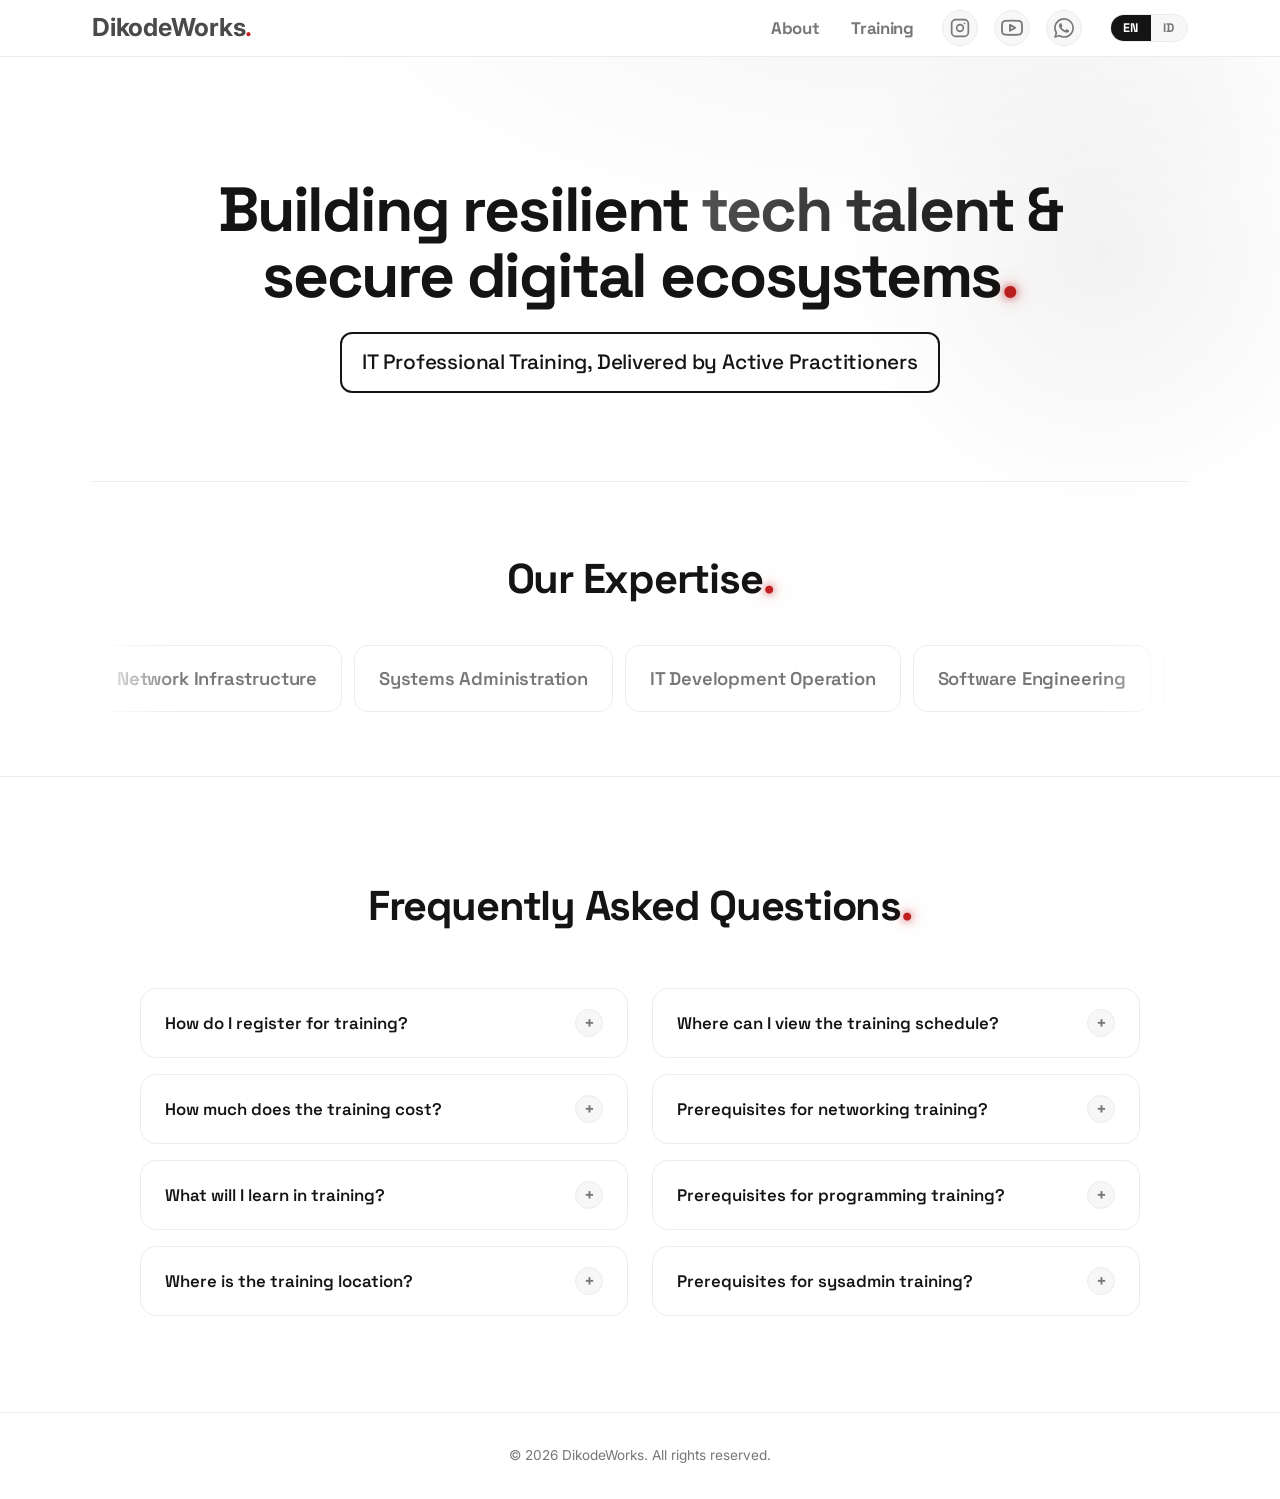
==== commit a97c8ef3: "Update index.html" ====
--- a/index.html
+++ b/index.html
@@ -1062,7 +1062,6 @@
         <nav class="nav-links">
           <a href="#" class="nav-link-btn" id="about-open"><span data-i18n="hero.about">About</span></a>
           <a href="https://docs.google.com/spreadsheets/d/12_NdJOM3DxXqEP1RzNxxdeOXu_BMPQOGytjdMi3jYXQ/edit?usp=sharing" target="_blank" rel="noopener" class="nav-link-btn"><span data-i18n="nav.training">Training</span></a>
-          <a href="https://docs.google.com/spreadsheets/d/1EoGAf0PCD-7qYnpgnJNr8p8NXJYCbuBX3I2WQo9w5hE/edit?usp=sharing" target="_blank" rel="noopener" class="nav-link-btn"><span data-i18n="nav.event">Event</span></a>
         </nav>
         <div class="socials">
         <a href="https://www.instagram.com/dikodeworks" target="_blank" rel="noopener" aria-label="Instagram">
@@ -1355,7 +1354,6 @@
       en: {
         'nav.training': 'Training',
         'nav.schedule': 'Schedule',
-        'nav.event': 'Event',
         'hero.title': 'Building resilient <span class="accent">tech talent</span> &amp; secure digital ecosystems<span class="red">.</span>',
         'hero.subtitle': 'IT Professional Training, Delivered by Active Practitioners',
         'hero.about': 'About',
@@ -1408,7 +1406,6 @@
       id: {
         'nav.training': 'Pelatihan',
         'nav.schedule': 'Jadwal',
-        'nav.event': 'Kegiatan',
         'hero.title': 'Membangun <span class="accent">bakat teknologi</span> yang tangguh &amp; ekosistem digital yang aman<span class="red">.</span>',
         'hero.subtitle': 'Pelatihan IT Profesional, Dibawakan oleh Praktisi Aktif',
         'hero.about': 'Tentang',
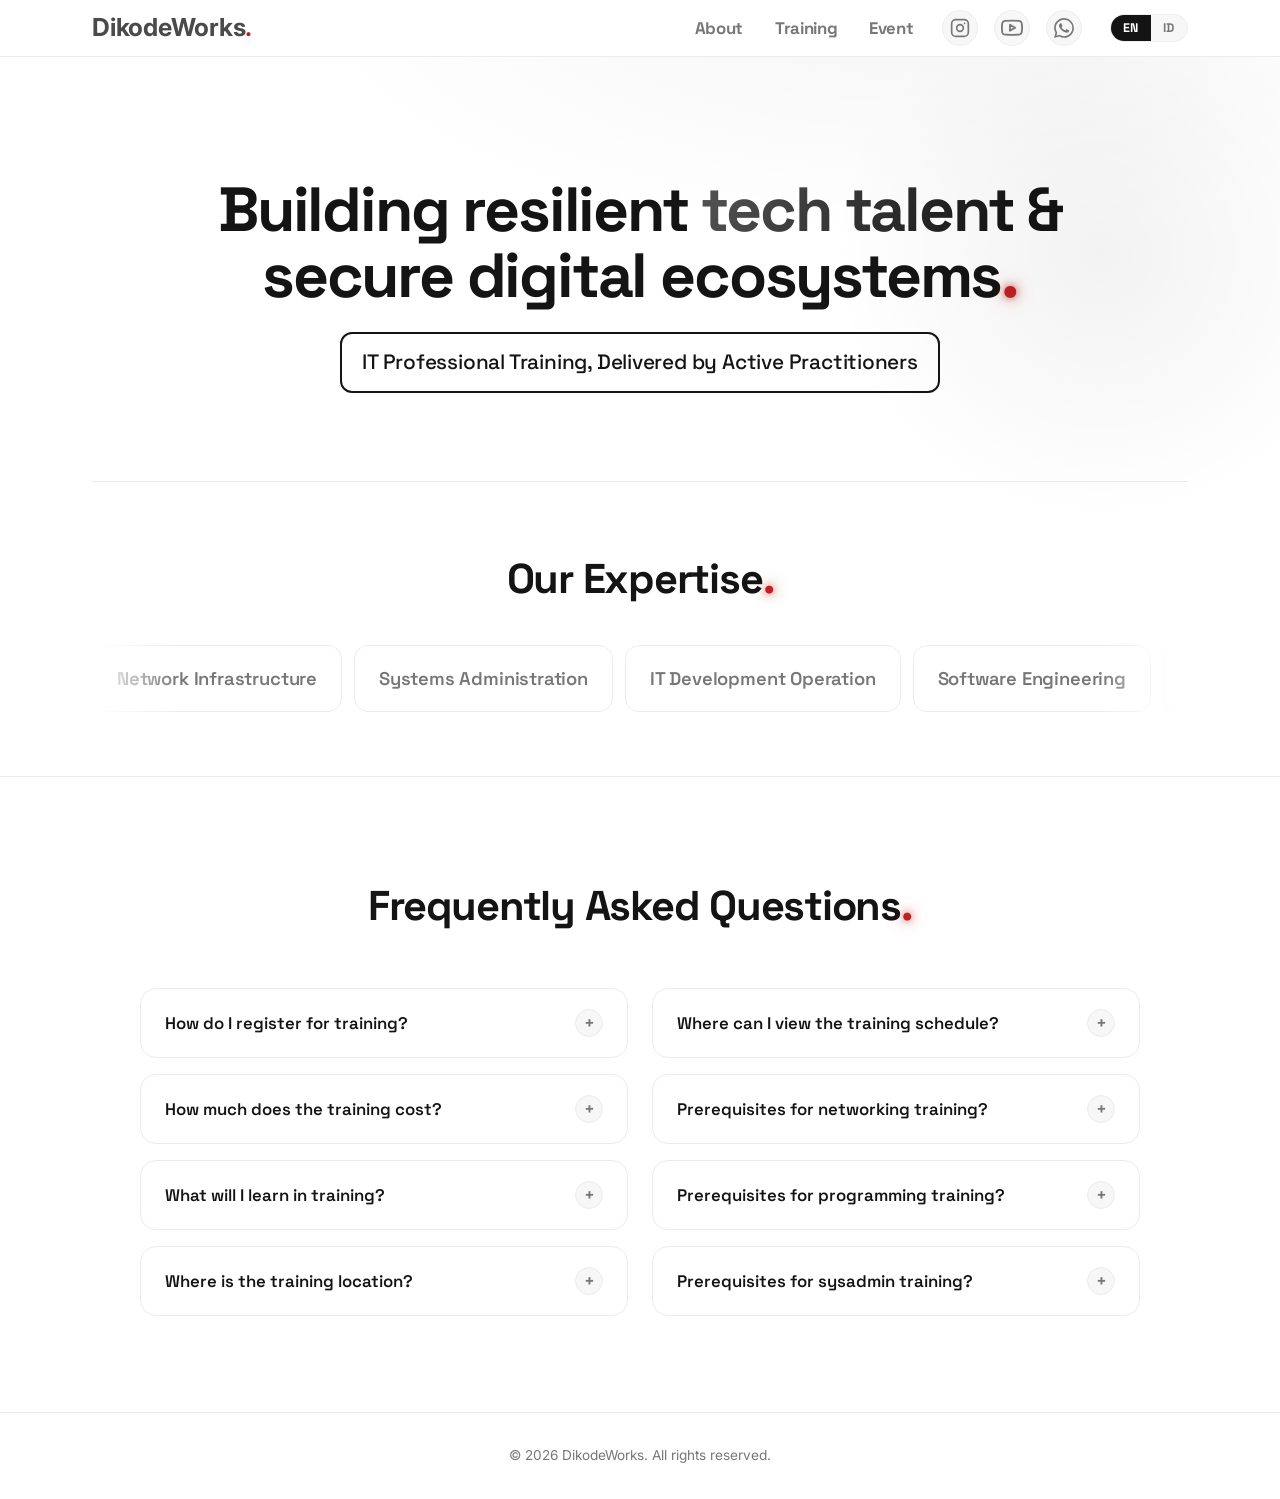
==== commit 43fbb4c7: "Update index.html" ====
--- a/index.html
+++ b/index.html
@@ -1062,6 +1062,7 @@
         <nav class="nav-links">
           <a href="#" class="nav-link-btn" id="about-open"><span data-i18n="hero.about">About</span></a>
           <a href="https://docs.google.com/spreadsheets/d/12_NdJOM3DxXqEP1RzNxxdeOXu_BMPQOGytjdMi3jYXQ/edit?usp=sharing" target="_blank" rel="noopener" class="nav-link-btn"><span data-i18n="nav.training">Training</span></a>
+          <a href="https://lynk.id/dikodeworks/page/event" target="_blank" rel="noopener" class="nav-link-btn"><span data-i18n="nav.event">Event</span></a>
         </nav>
         <div class="socials">
         <a href="https://www.instagram.com/dikodeworks" target="_blank" rel="noopener" aria-label="Instagram">
@@ -1353,6 +1354,7 @@
     const i18n = {
       en: {
         'nav.training': 'Training',
+        'nav.event': 'Event',
         'nav.schedule': 'Schedule',
         'hero.title': 'Building resilient <span class="accent">tech talent</span> &amp; secure digital ecosystems<span class="red">.</span>',
         'hero.subtitle': 'IT Professional Training, Delivered by Active Practitioners',
@@ -1405,6 +1407,7 @@
       },
       id: {
         'nav.training': 'Pelatihan',
+        'nav.event': 'Event',
         'nav.schedule': 'Jadwal',
         'hero.title': 'Membangun <span class="accent">bakat teknologi</span> yang tangguh &amp; ekosistem digital yang aman<span class="red">.</span>',
         'hero.subtitle': 'Pelatihan IT Profesional, Dibawakan oleh Praktisi Aktif',
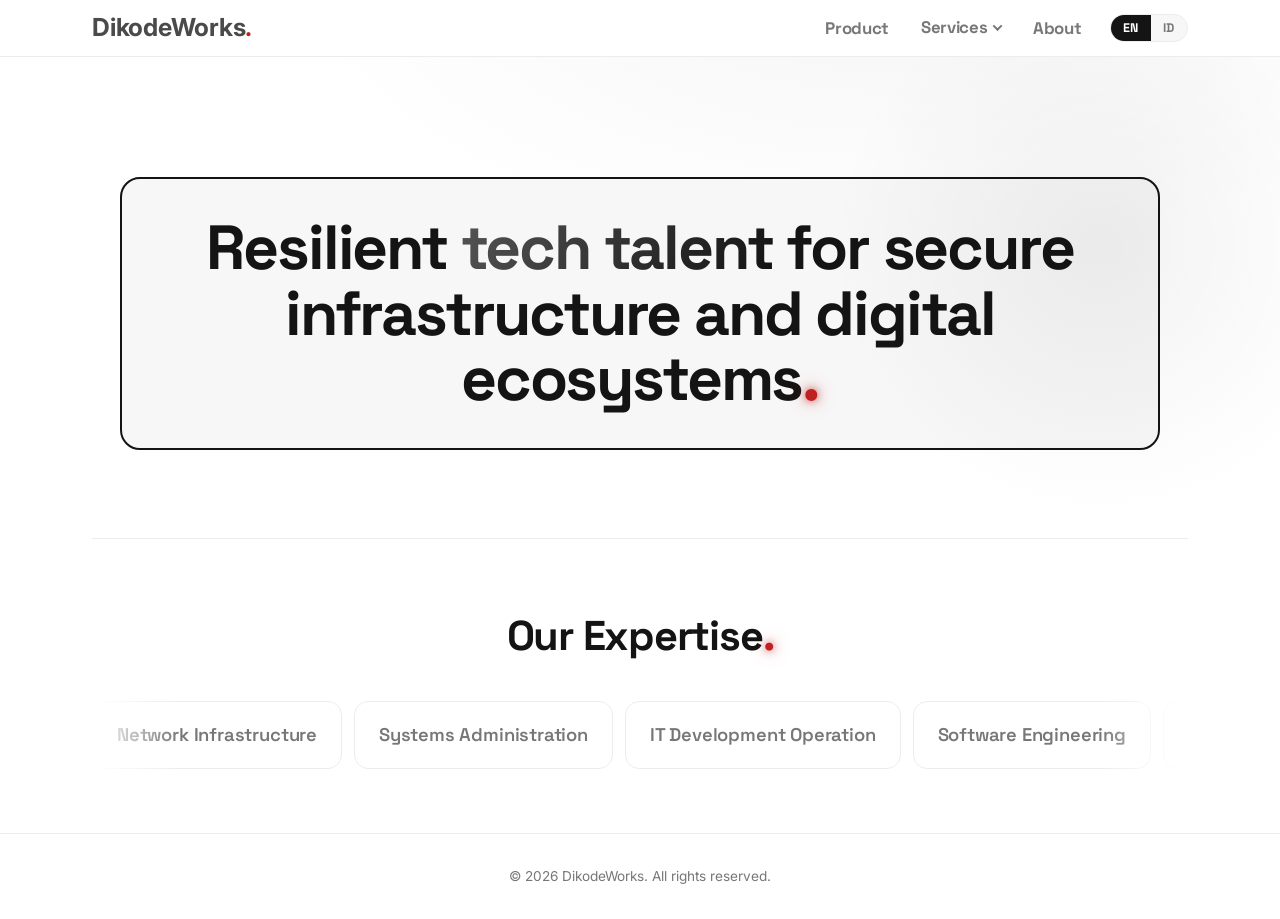
==== commit 44a54aae: "Update index.html" ====
--- a/index.html
+++ b/index.html
@@ -222,6 +222,91 @@
     .nav-links a:hover::after,
     .nav-links .nav-link-btn:hover::after { transform: scaleX(1); }
 
+    /* Nav dropdown */
+    .nav-dropdown {
+      position: relative;
+    }
+
+    .nav-dropdown-toggle {
+      display: inline-flex;
+      align-items: center;
+      gap: 7px;
+    }
+
+    .nav-caret {
+      width: 7px;
+      height: 7px;
+      border-right: 2px solid currentColor;
+      border-bottom: 2px solid currentColor;
+      transform: rotate(45deg) translate(-1px, -1px);
+      transition: transform .2s ease;
+    }
+
+    .nav-dropdown-menu {
+      position: absolute;
+      top: calc(100% + 16px);
+      left: 50%;
+      transform: translateX(-50%) translateY(-6px);
+      min-width: 180px;
+      display: flex;
+      flex-direction: column;
+      gap: 2px;
+      padding: 8px;
+      background: var(--white);
+      border: 1px solid var(--line);
+      border-radius: 12px;
+      box-shadow: 0 16px 32px rgba(0, 0, 0, 0.10);
+      opacity: 0;
+      visibility: hidden;
+      pointer-events: none;
+      transition: opacity .2s ease, transform .2s ease, visibility .2s ease;
+    }
+
+    .nav-dropdown-menu a {
+      display: block;
+      padding: 10px 14px;
+      border-radius: 8px;
+      font-family: 'Space Grotesk', sans-serif;
+      font-size: 1rem;
+      font-weight: 600;
+      letter-spacing: -0.01em;
+      color: var(--muted);
+      white-space: nowrap;
+      transition: background .2s ease, color .2s ease;
+    }
+
+    .nav-dropdown-menu a::after { display: none; }
+
+    .nav-dropdown-menu a:hover {
+      background: var(--surface);
+      color: var(--ink);
+    }
+
+    /* Invisible bridge so the menu stays open while the cursor crosses the gap */
+    .nav-dropdown-menu::before {
+      content: "";
+      position: absolute;
+      top: -18px;
+      left: 0;
+      right: 0;
+      height: 18px;
+    }
+
+    @media (min-width: 769px) {
+      .nav-dropdown:hover .nav-dropdown-menu,
+      .nav-dropdown.open .nav-dropdown-menu {
+        opacity: 1;
+        visibility: visible;
+        pointer-events: auto;
+        transform: translateX(-50%) translateY(0);
+      }
+
+      .nav-dropdown:hover .nav-caret,
+      .nav-dropdown.open .nav-caret {
+        transform: rotate(-135deg) translate(-1px, 1px);
+      }
+    }
+
     .nav-toggle {
       display: none;
       flex-direction: column;
@@ -310,20 +395,11 @@
     .hero-left h1 {
       margin-left: auto;
       margin-right: auto;
-    }
-
-    .hero-sub {
-      position: relative;
-      margin-top: 24px;
       display: inline-block;
-      padding: 12px 20px;
+      padding: clamp(20px, 4vw, 36px) clamp(20px, 5vw, 44px);
       border: 2.5px solid var(--ink);
-      border-radius: 12px;
-      font-family: 'Space Grotesk', sans-serif;
-      font-size: clamp(1.05rem, 2vw, 1.3rem);
-      font-weight: 500;
-      letter-spacing: -0.01em;
-      color: var(--ink);
+      border-radius: 20px;
+      background: var(--surface);
     }
 
     .hero-grid {
@@ -641,9 +717,12 @@
 
     #about-modal .contact-body {
       padding: 0;
-      align-items: flex-start;
+      display: grid;
+      grid-template-columns: auto auto;
+      justify-content: start;
+      align-items: center;
       text-align: left;
-      gap: 8px;
+      gap: 10px 32px;
     }
 
     #about-modal .contact-email {
@@ -722,6 +801,38 @@
       .nav-links a::after,
       .nav-links .nav-link-btn::after { display: none; }
 
+      .nav-dropdown { width: 100%; }
+
+      .nav-dropdown-toggle {
+        width: 100%;
+        justify-content: space-between;
+      }
+
+      .nav-dropdown-menu {
+        position: static;
+        transform: none;
+        opacity: 1;
+        visibility: visible;
+        pointer-events: auto;
+        min-width: 0;
+        max-height: 0;
+        overflow: hidden;
+        padding: 0 0 0 16px;
+        border: none;
+        border-radius: 0;
+        box-shadow: none;
+        transition: max-height .25s ease;
+      }
+
+      .nav-dropdown.open .nav-dropdown-menu { max-height: 240px; }
+
+      .nav-dropdown-menu a {
+        padding: 12px 0;
+        border-bottom: 1px solid var(--line);
+      }
+
+      .nav-dropdown-menu a:last-child { border-bottom: none; }
+
       .socials { justify-content: center; padding-top: 16px; gap: 14px; }
 
       .lang-switch { align-self: center; margin-top: 16px; }
@@ -731,121 +842,10 @@
       .hero { padding: 56px 0 48px; }
       .hero-grid { gap: 48px; }
       .socials { gap: 12px; }
-      .hero-sub { font-size: 1rem; }
       h2 { margin-bottom: 24px; }
       .modal { padding: 12px; }
       .footer-inner { flex-direction: column; gap: 8px; text-align: center; }
-      .faq-item { padding: 16px; }
-    }
-
-    /* FAQ */
-    .faq {
-      padding: clamp(72px, 9vw, 96px) 0;
-      border-top: 1px solid var(--line);
-    }
-
-    .faq h2 {
-      font-family: 'Space Grotesk', sans-serif;
-      font-size: clamp(1.8rem, 3.5vw, 2.6rem);
-      font-weight: 700;
-      letter-spacing: -0.03em;
-      text-align: center;
-      margin-bottom: 48px;
-    }
-
-    .faq-cols {
-      display: grid;
-      grid-template-columns: 1fr 1fr;
-      gap: 16px 24px;
-      max-width: 1000px;
-      margin: 0 auto;
-      align-items: start;
-    }
-
-    .faq-col {
-      display: flex;
-      flex-direction: column;
-      gap: 16px;
-    }
-
-    @media (max-width: 768px) {
-      .faq-cols { grid-template-columns: 1fr; }
-    }
-
-    .faq-item {
-      border: 1px solid var(--line);
-      border-radius: var(--radius);
-      overflow: hidden;
-      transition: border-color .2s ease;
-    }
-
-    .faq-item:hover { border-color: var(--line-strong); }
-
-    .faq-question {
-      width: 100%;
-      display: flex;
-      align-items: center;
-      justify-content: space-between;
-      gap: 16px;
-      padding: 20px 24px;
-      background: transparent;
-      border: none;
-      cursor: pointer;
-      font-family: 'Space Grotesk', sans-serif;
-      font-size: 1.05rem;
-      font-weight: 600;
-      text-align: left;
-      color: var(--ink);
-      transition: background .2s ease;
-    }
-
-    .faq-question:hover { background: var(--surface); }
-
-    .faq-question .faq-icon {
-      flex-shrink: 0;
-      width: 28px;
-      height: 28px;
-      border-radius: 50%;
-      background: var(--surface);
-      border: 1px solid var(--line);
-      display: flex;
-      align-items: center;
-      justify-content: center;
-      font-size: 1.1rem;
-      color: var(--muted);
-      transition: transform .25s ease, background .2s ease, color .2s ease;
-    }
-
-    .faq-item.open .faq-question .faq-icon {
-      transform: rotate(45deg);
-      background: var(--ink);
-      color: var(--white);
-      border-color: var(--ink);
-    }
-
-    .faq-answer {
-      max-height: 0;
-      overflow: hidden;
-      transition: max-height .3s ease, padding .3s ease;
-    }
-
-    .faq-item.open .faq-answer {
-      max-height: 300px;
-    }
-
-    .faq-answer p {
-      padding: 0 24px 20px;
-      color: var(--ink-soft);
-      line-height: 1.7;
-    }
-
-    .faq-answer a {
-      color: var(--ink);
-      text-decoration: underline;
-      text-underline-offset: 2px;
-    }
-
-    .faq-answer a:hover { color: #c02020; }
+    }
 
     /* Jadwal schedule modal */
     #jadwal-modal .modal-dialog {
@@ -1022,7 +1022,7 @@
       font-variant-numeric: tabular-nums;
     }
 
-    /* Small screens: tighten modal/FAQ/table spacing. Placed last so these
+    /* Small screens: tighten modal/table spacing. Placed last so these
        overrides win over the base rules regardless of specificity. */
     @media (max-width: 640px) {
       #training-modal .modal-body,
@@ -1038,15 +1038,11 @@
         min-width: 640px;
       }
 
-      .faq-question {
-        padding: 16px;
-      }
-
-      .faq-answer p {
-        padding: 0 16px 16px;
-      }
-
       .about-grid {
+        grid-template-columns: 1fr;
+      }
+
+      #about-modal .contact-body {
         grid-template-columns: 1fr;
       }
     }
@@ -1055,26 +1051,24 @@
 <body>
   <header>
     <div class="wrap nav">
-      <a class="brand" href="https://drive.google.com/drive/folders/1oi0c3RwLALt2hYGUmoo4zXUc42rU64lQ?usp=sharing" target="_blank" rel="noopener">
+      <a class="brand" href="https://dikodeworks.id/">
         <span class="brand-name">DikodeWorks<span class="dot">.</span></span>
       </a>
       <div class="nav-right">
         <nav class="nav-links">
+          <a href="https://drive.google.com/drive/folders/1oi0c3RwLALt2hYGUmoo4zXUc42rU64lQ" target="_blank" rel="noopener" class="nav-link-btn"><span data-i18n="nav.product">Product</span></a>
+          <div class="nav-dropdown">
+            <button type="button" class="nav-link-btn nav-dropdown-toggle" aria-expanded="false" aria-haspopup="true">
+              <span data-i18n="nav.services">Services</span>
+              <span class="nav-caret" aria-hidden="true"></span>
+            </button>
+            <div class="nav-dropdown-menu">
+              <a href="https://docs.google.com/spreadsheets/d/12_NdJOM3DxXqEP1RzNxxdeOXu_BMPQOGytjdMi3jYXQ/edit?usp=sharing" target="_blank" rel="noopener"><span data-i18n="nav.training">Training</span></a>
+              <a href="https://lynk.id/dikodeworks/page/event" target="_blank" rel="noopener"><span data-i18n="nav.event">Event</span></a>
+            </div>
+          </div>
           <a href="#" class="nav-link-btn" id="about-open"><span data-i18n="hero.about">About</span></a>
-          <a href="https://docs.google.com/spreadsheets/d/12_NdJOM3DxXqEP1RzNxxdeOXu_BMPQOGytjdMi3jYXQ/edit?usp=sharing" target="_blank" rel="noopener" class="nav-link-btn"><span data-i18n="nav.training">Training</span></a>
-          <a href="https://lynk.id/dikodeworks/page/event" target="_blank" rel="noopener" class="nav-link-btn"><span data-i18n="nav.event">Event</span></a>
         </nav>
-        <div class="socials">
-        <a href="https://www.instagram.com/dikodeworks" target="_blank" rel="noopener" aria-label="Instagram">
-          <svg viewBox="0 0 24 24" width="20" height="20" fill="none" stroke="currentColor" stroke-width="2" stroke-linecap="round" stroke-linejoin="round"><rect x="2" y="2" width="20" height="20" rx="5"/><circle cx="12" cy="12" r="4"/><line x1="17.5" y1="6.5" x2="17.51" y2="6.5"/></svg>
-        </a>
-        <a href="https://www.youtube.com/@dikodeworks" target="_blank" rel="noopener" aria-label="YouTube">
-          <svg viewBox="0 0 24 24" width="22" height="22" fill="none" stroke="currentColor" stroke-width="2" stroke-linecap="round" stroke-linejoin="round"><path d="M22.54 6.42a2.78 2.78 0 0 0-1.95-2C18.88 4 12 4 12 4s-6.88 0-8.59.46a2.78 2.78 0 0 0-1.95 2A29 29 0 0 0 1 11.75a29 29 0 0 0 .46 5.33A2.78 2.78 0 0 0 3.41 19c1.71.42 8.59.42 8.59.42s6.88 0 8.59-.42a2.78 2.78 0 0 0 1.95-2 29 29 0 0 0 .46-5.25 29 29 0 0 0-.46-5.33z"/><polygon points="9.75 15.02 15.5 11.75 9.75 8.48 9.75 15.02"/></svg>
-        </a>
-        <a href="https://wa.me/6285167777963" target="_blank" rel="noopener" aria-label="WhatsApp">
-          <svg viewBox="0 0 24 24" width="20" height="20" fill="currentColor"><path d="M17.472 14.382c-.297-.149-1.758-.867-2.03-.967-.273-.099-.471-.148-.67.15-.197.297-.767.966-.94 1.164-.173.199-.347.223-.644.075-.297-.15-1.255-.463-2.39-1.475-.883-.788-1.48-1.761-1.653-2.059-.173-.297-.018-.458.13-.606.134-.133.298-.347.446-.52.149-.174.198-.298.298-.497.099-.198.05-.371-.025-.52-.075-.149-.669-1.612-.916-2.207-.242-.579-.487-.5-.669-.51-.173-.008-.371-.01-.57-.01-.198 0-.52.074-.792.372-.272.297-1.04 1.016-1.04 2.479 0 1.462 1.065 2.875 1.213 3.074.149.198 2.096 3.2 5.077 4.487.709.306 1.262.489 1.694.625.712.227 1.36.195 1.871.118.571-.085 1.758-.719 2.006-1.413.248-.694.248-1.289.173-1.413-.074-.124-.272-.198-.57-.347m-5.421 7.403h-.004a9.87 9.87 0 01-5.031-1.378l-.361-.214-3.741.982.998-3.648-.235-.374a9.86 9.86 0 01-1.51-5.26c.001-5.45 4.436-9.884 9.888-9.884 2.64 0 5.122 1.03 6.988 2.898a9.825 9.825 0 012.893 6.994c-.003 5.45-4.437 9.884-9.885 9.884m8.413-18.297A11.815 11.815 0 0012.05 0C5.495 0 .16 5.335.157 11.892c0 2.096.547 4.142 1.588 5.945L.057 24l6.305-1.654a11.882 11.882 0 005.683 1.448h.005c6.554 0 11.89-5.335 11.893-11.893a11.821 11.821 0 00-3.48-8.413Z"/></svg>
-        </a>
-        </div>
         <div class="lang-switch" id="lang-switch" role="group" aria-label="Language">
           <button class="lang-btn active" data-lang="en">EN</button>
           <button class="lang-btn" data-lang="id">ID</button>
@@ -1090,8 +1084,7 @@
     <section class="hero" id="home" style="border-top: none;">
       <div class="wrap hero-grid">
         <div class="hero-left">
-          <h1 data-i18n-html="hero.title">Building resilient <span class="accent">tech talent</span> &amp; secure digital ecosystems<span class="red">.</span></h1>
-          <p class="hero-sub" data-i18n="hero.subtitle">IT Professional Training, Delivered by Active Practitioners</p>
+          <h1 data-i18n-html="hero.title">Resilient <span class="accent">tech talent</span> for secure infrastructure and digital ecosystems<span class="red">.</span></h1>
         </div>
         <div class="hero-right" id="specialties">
           <h2 data-i18n-html="expertise.title">Our Expertise<span class="red">.</span></h2>
@@ -1133,89 +1126,6 @@
       </div>
     </section>
 
-    <section class="faq" id="faq">
-      <div class="wrap">
-        <h2 data-i18n-html="faq.title">Frequently Asked Questions<span class="red">.</span></h2>
-        <div class="faq-cols">
-          <div class="faq-col">
-            <div class="faq-item">
-            <button class="faq-question" aria-expanded="false">
-              <span data-i18n="faq.q1">How do I register for training?</span>
-              <span class="faq-icon" aria-hidden="true">+</span>
-            </button>
-            <div class="faq-answer" role="region">
-              <p data-i18n-html="faq.a1">You can register for training by visiting <a href="https://docs.google.com/spreadsheets/d/12_NdJOM3DxXqEP1RzNxxdeOXu_BMPQOGytjdMi3jYXQ/edit?gid=0#gid=0" target="_blank" rel="noopener">Schedule</a></p>
-            </div>
-          </div>
-          <div class="faq-item">
-            <button class="faq-question" aria-expanded="false">
-              <span data-i18n="faq.q2">How much does the training cost?</span>
-              <span class="faq-icon" aria-hidden="true">+</span>
-            </button>
-            <div class="faq-answer" role="region">
-              <p data-i18n-html="faq.a2">Training fees are listed on each course detail page on <a href="https://docs.google.com/spreadsheets/d/12_NdJOM3DxXqEP1RzNxxdeOXu_BMPQOGytjdMi3jYXQ/edit?gid=0#gid=0" target="_blank" rel="noopener">Training</a></p>
-            </div>
-          </div>
-          <div class="faq-item">
-            <button class="faq-question" aria-expanded="false">
-              <span data-i18n="faq.q3">What will I learn in training?</span>
-              <span class="faq-icon" aria-hidden="true">+</span>
-            </button>
-            <div class="faq-answer" role="region">
-              <p data-i18n="faq.a3">The materials covered in each training can be found in the detail section of each course</p>
-            </div>
-          </div>
-          <div class="faq-item">
-            <button class="faq-question" aria-expanded="false">
-              <span data-i18n="faq.q4">Where is the training location?</span>
-              <span class="faq-icon" aria-hidden="true">+</span>
-            </button>
-            <div class="faq-answer" role="region">
-              <p data-i18n="faq.a4">Online or offline at 1m1 Akses UI, Depok</p>
-            </div>
-          </div>
-          </div>
-          <div class="faq-col">
-          <div class="faq-item">
-            <button class="faq-question" aria-expanded="false">
-              <span data-i18n="faq.q5">Where can I view the training schedule?</span>
-              <span class="faq-icon" aria-hidden="true">+</span>
-            </button>
-            <div class="faq-answer" role="region">
-              <p data-i18n-html="faq.a5">The training schedule is available at <a href="https://docs.google.com/spreadsheets/d/12_NdJOM3DxXqEP1RzNxxdeOXu_BMPQOGytjdMi3jYXQ/edit?gid=0#gid=0" target="_blank" rel="noopener">Schedule</a></p>
-            </div>
-          </div>
-          <div class="faq-item">
-            <button class="faq-question" aria-expanded="false">
-              <span data-i18n="faq.q6">Prerequisites for networking training?</span>
-              <span class="faq-icon" aria-hidden="true">+</span>
-            </button>
-            <div class="faq-answer" role="region">
-              <p data-i18n="faq.a6">You should be proficient in operating a computer and understand what an IP Address is</p>
-            </div>
-          </div>
-          <div class="faq-item">
-            <button class="faq-question" aria-expanded="false">
-              <span data-i18n="faq.q7">Prerequisites for programming training?</span>
-              <span class="faq-icon" aria-hidden="true">+</span>
-            </button>
-            <div class="faq-answer" role="region">
-              <p data-i18n="faq.a7">You should have basic programming knowledge.</p>
-            </div>
-          </div>
-          <div class="faq-item">
-            <button class="faq-question" aria-expanded="false">
-              <span data-i18n="faq.q8">Prerequisites for sysadmin training?</span>
-              <span class="faq-icon" aria-hidden="true">+</span>
-            </button>
-            <div class="faq-answer" role="region">
-              <p data-i18n="faq.a8">For the Linux server training, you should have knowledge of basic Linux commands.</p>
-            </div>
-          </div>
-          </div>
-        </div>
-      </div>
-    </section>
   </main>
 
   <div class="modal" id="training-modal" role="dialog" aria-modal="true" aria-label="Training">
@@ -1299,7 +1209,7 @@
       </div>
       <div class="modal-body about-body">
         <h2 class="about-section-title" data-i18n="about.title">About Us</h2>
-        <p data-i18n="about.desc">DikodeWorks is an IT training provider founded by active enterprise practitioners. We specialize in Network Infrastructure, Systems Administration, DevOps, Software Engineering, and Cyber Security — blending community collaboration with enterprise-grade standards.</p>
+        <p data-i18n="about.desc">DikodeWorks is an founded by tech active enterprise practitioners. We specialize in Network Infrastructure, Systems Administration, DevOps, Software Engineering, and Cyber Security - blending community collaboration with enterprise-grade standards.</p>
 
         <h2 class="about-section-title" data-i18n="about.whyTitle">Why Us</h2>
         <div class="about-grid">
@@ -1321,18 +1231,25 @@
           </div>
         </div>
 
-        <h2 class="about-section-title" data-i18n="about.contactTitle">Contact Us</h2>
+        <h2 class="about-section-title" data-i18n="about.contactTitle">We Love To Talk, Ask Anything!</h2>
         <div class="about-contact">
           <div class="about-contact-info">
-            <p class="contact-lead" data-i18n="contact.title">We Love To Talk, Ask Anything!</p>
             <div class="contact-body">
               <a href="mailto:contact@dikodeworks.id" class="contact-email">
                 <span class="material-symbols-outlined" aria-hidden="true">mail</span>
                 <span>contact@dikodeworks.id</span>
               </a>
+              <a href="https://www.instagram.com/dikodeworks" target="_blank" rel="noopener" class="contact-email">
+                <svg viewBox="0 0 24 24" width="20" height="20" fill="none" stroke="currentColor" stroke-width="2" stroke-linecap="round" stroke-linejoin="round" aria-hidden="true"><rect x="2" y="2" width="20" height="20" rx="5"/><circle cx="12" cy="12" r="4"/><line x1="17.5" y1="6.5" x2="17.51" y2="6.5"/></svg>
+                <span>DikodeWorks</span>
+              </a>
               <a href="https://wa.me/6285167777963" target="_blank" rel="noopener" class="contact-email">
                 <svg viewBox="0 0 24 24" width="20" height="20" fill="currentColor" aria-hidden="true"><path d="M17.472 14.382c-.297-.149-1.758-.867-2.03-.967-.273-.099-.471-.148-.67.15-.197.297-.767.966-.94 1.164-.173.199-.347.223-.644.075-.297-.15-1.255-.463-2.39-1.475-.883-.788-1.48-1.761-1.653-2.059-.173-.297-.018-.458.13-.606.134-.133.298-.347.446-.52.149-.174.198-.298.298-.497.099-.198.05-.371-.025-.52-.075-.149-.669-1.612-.916-2.207-.242-.579-.487-.5-.669-.51-.173-.008-.371-.01-.57-.01-.198 0-.52.074-.792.372-.272.297-1.04 1.016-1.04 2.479 0 1.462 1.065 2.875 1.213 3.074.149.198 2.096 3.2 5.077 4.487.709.306 1.262.489 1.694.625.712.227 1.36.195 1.871.118.571-.085 1.758-.719 2.006-1.413.248-.694.248-1.289.173-1.413-.074-.124-.272-.198-.57-.347m-5.421 7.403h-.004a9.87 9.87 0 01-5.031-1.378l-.361-.214-3.741.982.998-3.648-.235-.374a9.86 9.86 0 01-1.51-5.26c.001-5.45 4.436-9.884 9.888-9.884 2.64 0 5.122 1.03 6.988 2.898a9.825 9.825 0 012.893 6.994c-.003 5.45-4.437 9.884-9.885 9.884m8.413-18.297A11.815 11.815 0 0012.05 0C5.495 0 .16 5.335.157 11.892c0 2.096.547 4.142 1.588 5.945L.057 24l6.305-1.654a11.882 11.882 0 005.683 1.448h.005c6.554 0 11.89-5.335 11.893-11.893a11.821 11.821 0 00-3.48-8.413Z"/></svg>
                 <span>+62 851-6777-7963</span>
+              </a>
+              <a href="https://www.youtube.com/@dikodeworks" target="_blank" rel="noopener" class="contact-email">
+                <svg viewBox="0 0 24 24" width="20" height="20" fill="none" stroke="currentColor" stroke-width="2" stroke-linecap="round" stroke-linejoin="round" aria-hidden="true"><path d="M22.54 6.42a2.78 2.78 0 0 0-1.95-2C18.88 4 12 4 12 4s-6.88 0-8.59.46a2.78 2.78 0 0 0-1.95 2A29 29 0 0 0 1 11.75a29 29 0 0 0 .46 5.33A2.78 2.78 0 0 0 3.41 19c1.71.42 8.59.42 8.59.42s6.88 0 8.59-.42a2.78 2.78 0 0 0 1.95-2 29 29 0 0 0 .46-5.25 29 29 0 0 0-.46-5.33z"/><polygon points="9.75 15.02 15.5 11.75 9.75 8.48 9.75 15.02"/></svg>
+                <span>DikodeWorks</span>
               </a>
             </div>
           </div>
@@ -1355,9 +1272,10 @@
       en: {
         'nav.training': 'Training',
         'nav.event': 'Event',
+        'nav.product': 'Product',
         'nav.schedule': 'Schedule',
-        'hero.title': 'Building resilient <span class="accent">tech talent</span> &amp; secure digital ecosystems<span class="red">.</span>',
-        'hero.subtitle': 'IT Professional Training, Delivered by Active Practitioners',
+        'nav.services': 'Services',
+        'hero.title': 'Resilient <span class="accent">tech talent</span> for secure infrastructure and digital ecosystems<span class="red">.</span>',
         'hero.about': 'About',
         'expertise.title': 'Our Expertise<span class="red">.</span>',
         'expertise.network': 'Network Infrastructure',
@@ -1365,28 +1283,11 @@
         'expertise.devops': 'IT Development Operation',
         'expertise.software': 'Software Engineering',
         'expertise.security': 'Cyber Security',
-        'faq.title': 'Frequently Asked Questions<span class="red">.</span>',
-        'faq.q1': 'How do I register for training?',
-        'faq.a1': 'You can register for training by visiting <a href="https://docs.google.com/spreadsheets/d/12_NdJOM3DxXqEP1RzNxxdeOXu_BMPQOGytjdMi3jYXQ/edit?gid=0#gid=0" target="_blank" rel="noopener">Schedule</a>',
-        'faq.q2': 'How much does the training cost?',
-        'faq.a2': 'Training fees are listed on each course detail page on <a href="https://docs.google.com/spreadsheets/d/12_NdJOM3DxXqEP1RzNxxdeOXu_BMPQOGytjdMi3jYXQ/edit?gid=0#gid=0" target="_blank" rel="noopener">Training</a>',
-        'faq.q3': 'What will I learn in training?',
-        'faq.a3': 'The materials covered in each training can be found in the detail section of each course',
-        'faq.q4': 'Where is the training location?',
-        'faq.a4': 'Online or offline at 1m1 Akses UI, Depok',
-        'faq.q5': 'Where can I view the training schedule?',
-        'faq.a5': 'The training schedule is available at <a href="https://docs.google.com/spreadsheets/d/12_NdJOM3DxXqEP1RzNxxdeOXu_BMPQOGytjdMi3jYXQ/edit?gid=0#gid=0" target="_blank" rel="noopener">Schedule</a>',
-        'faq.q6': 'Prerequisites for networking training?',
-        'faq.a6': 'You should be proficient in operating a computer and understand what an IP Address is',
-        'faq.q7': 'Prerequisites for programming training?',
-        'faq.a7': 'You should have basic programming knowledge.',
-        'faq.q8': 'Prerequisites for sysadmin training?',
-        'faq.a8': 'For the Linux server training, you should have knowledge of basic Linux commands.',
         'modal.training': 'Training',
         'modal.contact': 'Contact',
         'modal.about': 'About',
         'about.title': 'About Us',
-        'about.desc': 'DikodeWorks is an IT training provider founded by active enterprise practitioners. We specialize in Network Infrastructure, Systems Administration, DevOps, Software Engineering, and Cyber Security — blending community collaboration with enterprise-grade standards.',
+        'about.desc': 'DikodeWorks is an founded by tech active enterprise practitioners. We specialize in Network Infrastructure, Systems Administration, DevOps, Software Engineering, and Cyber Security - blending community collaboration with enterprise-grade standards.',
         'about.whyTitle': 'Why Us',
         'about.why1Title': 'Active Practitioners',
         'about.why1Desc': 'Learn from instructors who are still hands-on in the industry.',
@@ -1396,7 +1297,7 @@
         'about.why3Desc': 'The full stack of modern IT careers, from Network to Security.',
         'about.why4Title': 'Real-World Ready',
         'about.why4Desc': 'We build resilient tech talent, not just certificates.',
-        'about.contactTitle': 'Contact Us',
+        'about.contactTitle': 'We Love To Talk, Ask Anything!',
         'contact.title': 'We Love To Talk, Ask Anything!',
         'jadwal.empty': 'No trainings scheduled yet.',
         'jadwal.updated': 'Last updated at',
@@ -1408,9 +1309,10 @@
       id: {
         'nav.training': 'Pelatihan',
         'nav.event': 'Event',
+        'nav.product': 'Produk',
         'nav.schedule': 'Jadwal',
-        'hero.title': 'Membangun <span class="accent">bakat teknologi</span> yang tangguh &amp; ekosistem digital yang aman<span class="red">.</span>',
-        'hero.subtitle': 'Pelatihan IT Profesional, Dibawakan oleh Praktisi Aktif',
+        'nav.services': 'Layanan',
+        'hero.title': 'Bakat <span class="accent">teknologi</span> yang tangguh untuk infrastruktur dan ekosistem digital yang aman<span class="red">.</span>',
         'hero.about': 'Tentang',
         'expertise.title': 'Keahlian Kami<span class="red">.</span>',
         'expertise.network': 'Infrastruktur Jaringan',
@@ -1418,23 +1320,6 @@
         'expertise.devops': 'Development Operation IT',
         'expertise.software': 'Rekayasa Perangkat Lunak',
         'expertise.security': 'Keamanan Siber',
-        'faq.title': 'Pertanyaan yang Sering Diajukan<span class="red">.</span>',
-        'faq.q1': 'Bagaimana cara mendaftar pelatihan?',
-        'faq.a1': 'Anda dapat mendaftar pelatihan dengan mengunjungi <a href="https://docs.google.com/spreadsheets/d/12_NdJOM3DxXqEP1RzNxxdeOXu_BMPQOGytjdMi3jYXQ/edit?gid=0#gid=0" target="_blank" rel="noopener">Jadwal</a>',
-        'faq.q2': 'Berapa biaya pelatihan?',
-        'faq.a2': 'Biaya pelatihan tercantum pada halaman detail setiap kursus di <a href="https://docs.google.com/spreadsheets/d/12_NdJOM3DxXqEP1RzNxxdeOXu_BMPQOGytjdMi3jYXQ/edit?gid=0#gid=0" target="_blank" rel="noopener">Pelatihan</a>',
-        'faq.q3': 'Apa yang akan saya pelajari?',
-        'faq.a3': 'Materi yang dibahas pada setiap pelatihan dapat ditemukan di bagian detail setiap kursus',
-        'faq.q4': 'Di mana lokasi pelatihan?',
-        'faq.a4': 'Daring atau tatap muka di 1m1 Akses UI, Depok',
-        'faq.q5': 'Di mana saya dapat melihat jadwal pelatihan?',
-        'faq.a5': 'Jadwal pelatihan tersedia di <a href="https://docs.google.com/spreadsheets/d/12_NdJOM3DxXqEP1RzNxxdeOXu_BMPQOGytjdMi3jYXQ/edit?gid=0#gid=0" target="_blank" rel="noopener">Jadwal</a>',
-        'faq.q6': 'Prasyarat untuk pelatihan jaringan?',
-        'faq.a6': 'Anda sebaiknya mahir mengoperasikan komputer dan memahami apa itu Alamat IP',
-        'faq.q7': 'Prasyarat untuk pelatihan pemrograman?',
-        'faq.a7': 'Anda sebaiknya memiliki pengetahuan dasar pemrograman.',
-        'faq.q8': 'Prasyarat untuk pelatihan sysadmin?',
-        'faq.a8': 'Untuk pelatihan server Linux, Anda sebaiknya memiliki pengetahuan dasar perintah Linux.',
         'modal.training': 'Pelatihan',
         'modal.contact': 'Kontak',
         'modal.about': 'Tentang',
@@ -1449,7 +1334,7 @@
         'about.why3Desc': 'Seluruh spektrum karir IT modern, dari Jaringan hingga Keamanan.',
         'about.why4Title': 'Siap Dunia Nyata',
         'about.why4Desc': 'Kami membangun bakat teknologi yang tangguh, bukan sekadar sertifikat.',
-        'about.contactTitle': 'Hubungi Kami',
+        'about.contactTitle': 'Kami Senang Bercerita, Tanyakan Apa Saja!',
         'contact.title': 'Kami Senang Bercerita, Tanyakan Apa Saja!',
         'jadwal.empty': 'Belum ada pelatihan daprograman.',
         'jadwal.updated': 'Di-update pada',
@@ -1609,14 +1494,36 @@
       navToggle.setAttribute('aria-expanded', open ? 'true' : 'false');
     });
 
-    /* FAQ accordion */
-    document.querySelectorAll('.faq-question').forEach(btn => {
-      btn.addEventListener('click', () => {
-        const item = btn.closest('.faq-item');
-        const isOpen = item.classList.contains('open');
-        document.querySelectorAll('.faq-item.open').forEach(i => i.classList.remove('open'));
-        if (!isOpen) item.classList.add('open');
-        btn.setAttribute('aria-expanded', !isOpen ? 'true' : 'false');
+    /* Nav dropdown (Services) */
+    document.querySelectorAll('.nav-dropdown-toggle').forEach(btn => {
+      const dropdown = btn.closest('.nav-dropdown');
+      btn.addEventListener('click', (e) => {
+        e.preventDefault();
+        const open = dropdown.classList.toggle('open');
+        btn.setAttribute('aria-expanded', open ? 'true' : 'false');
+      });
+    });
+
+    document.addEventListener('click', (e) => {
+      document.querySelectorAll('.nav-dropdown.open').forEach(dropdown => {
+        if (!dropdown.contains(e.target)) {
+          dropdown.classList.remove('open');
+          const btn = dropdown.querySelector('.nav-dropdown-toggle');
+          if (btn) btn.setAttribute('aria-expanded', 'false');
+        }
+      });
+    });
+
+    document.querySelectorAll('.nav-dropdown-menu a').forEach(link => {
+      link.addEventListener('click', () => {
+        nav.classList.remove('open');
+        navToggle.setAttribute('aria-expanded', 'false');
+        const dropdown = link.closest('.nav-dropdown');
+        if (dropdown) {
+          dropdown.classList.remove('open');
+          const btn = dropdown.querySelector('.nav-dropdown-toggle');
+          if (btn) btn.setAttribute('aria-expanded', 'false');
+        }
       });
     });
 
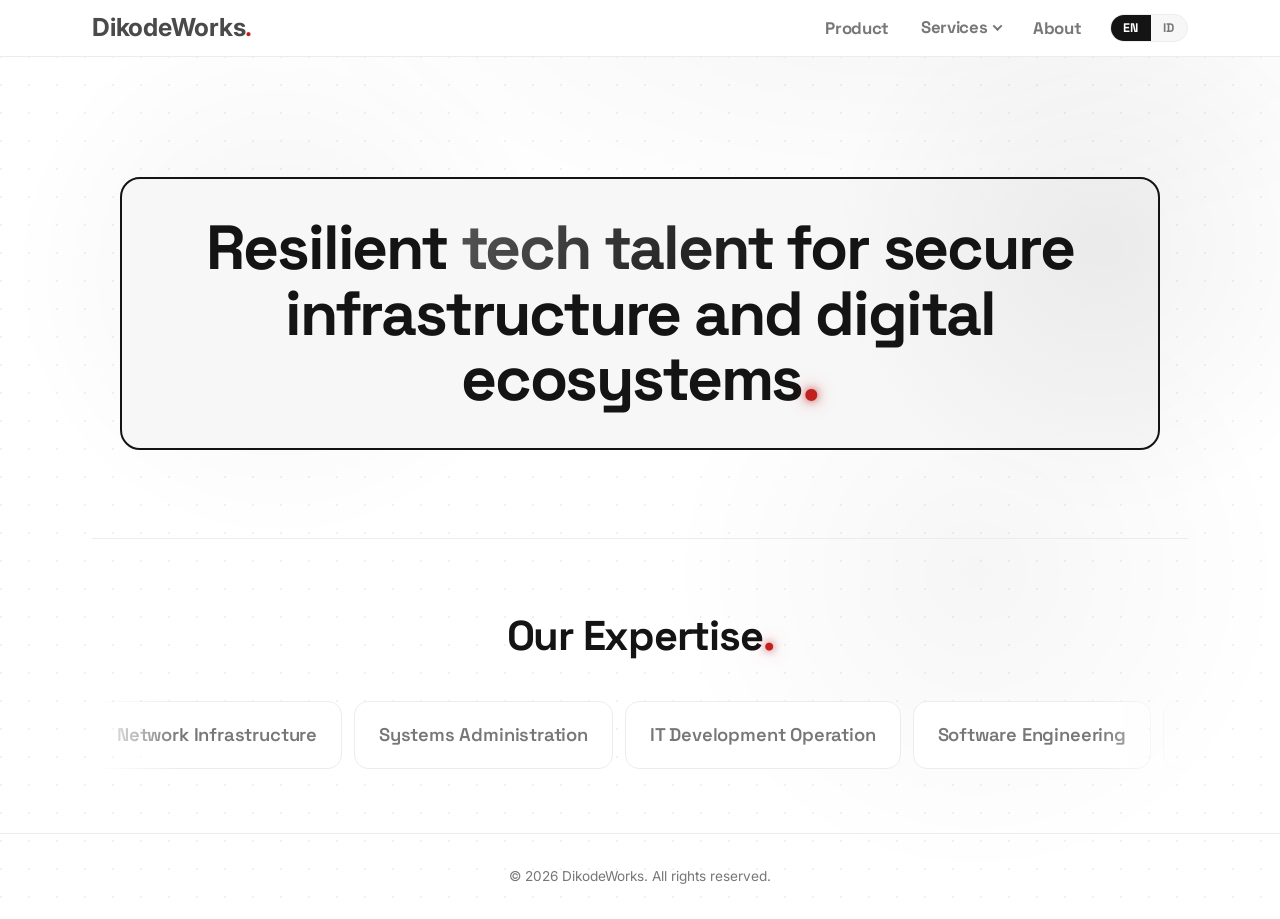
==== commit bdcb234d: "Update index.html" ====
--- a/index.html
+++ b/index.html
@@ -37,11 +37,11 @@
 
     * { margin: 0; padding: 0; box-sizing: border-box; }
 
-    html { scroll-behavior: smooth; }
+    html { scroll-behavior: smooth; background: var(--bg); }
 
     body {
       font-family: 'Inter', system-ui, -apple-system, sans-serif;
-      background: var(--bg);
+      background: transparent;
       color: var(--ink);
       line-height: 1.6;
       -webkit-font-smoothing: antialiased;
@@ -51,6 +51,46 @@
       min-height: 100dvh;
       display: flex;
       flex-direction: column;
+    }
+
+    /* Minimalist animated background: a faint panning dot grid plus two slowly
+       drifting light auras. Kept very low-contrast so it reads as texture, not
+       decoration, and disabled for reduced-motion users. */
+    body::before {
+      content: "";
+      position: fixed;
+      inset: 0;
+      z-index: -1;
+      pointer-events: none;
+      background-image: radial-gradient(circle at 1px 1px, rgba(0, 0, 0, 0.05) 1px, transparent 0);
+      background-size: 28px 28px;
+      animation: gridDrift 60s linear infinite;
+    }
+
+    body::after {
+      content: "";
+      position: fixed;
+      inset: -15%;
+      z-index: -1;
+      pointer-events: none;
+      background:
+        radial-gradient(closest-side, rgba(0, 0, 0, 0.045), transparent) 18% 22% / 42vw 42vw no-repeat,
+        radial-gradient(closest-side, rgba(0, 0, 0, 0.035), transparent) 82% 72% / 48vw 48vw no-repeat;
+      animation: auraDrift 26s ease-in-out infinite alternate;
+    }
+
+    @keyframes gridDrift {
+      from { background-position: 0 0; }
+      to { background-position: 28px 28px; }
+    }
+
+    @keyframes auraDrift {
+      from { transform: translate3d(-2%, -1%, 0) scale(1); }
+      to { transform: translate3d(2%, 2%, 0) scale(1.08); }
+    }
+
+    @media (prefers-reduced-motion: reduce) {
+      body::before, body::after { animation: none; }
     }
 
     /* Sticky footer: main grows to fill the viewport so the copyright bar is
@@ -1064,7 +1104,7 @@
             </button>
             <div class="nav-dropdown-menu">
               <a href="https://docs.google.com/spreadsheets/d/12_NdJOM3DxXqEP1RzNxxdeOXu_BMPQOGytjdMi3jYXQ/edit?usp=sharing" target="_blank" rel="noopener"><span data-i18n="nav.training">Training</span></a>
-              <a href="https://lynk.id/dikodeworks/page/event" target="_blank" rel="noopener"><span data-i18n="nav.event">Event</span></a>
+              <a href="https://docs.google.com/spreadsheets/d/1EoGAf0PCD-7qYnpgnJNr8p8NXJYCbuBX3I2WQo9w5hE/edit?gid=0#gid=0" target="_blank" rel="noopener"><span data-i18n="nav.event">Event</span></a>
             </div>
           </div>
           <a href="#" class="nav-link-btn" id="about-open"><span data-i18n="hero.about">About</span></a>
